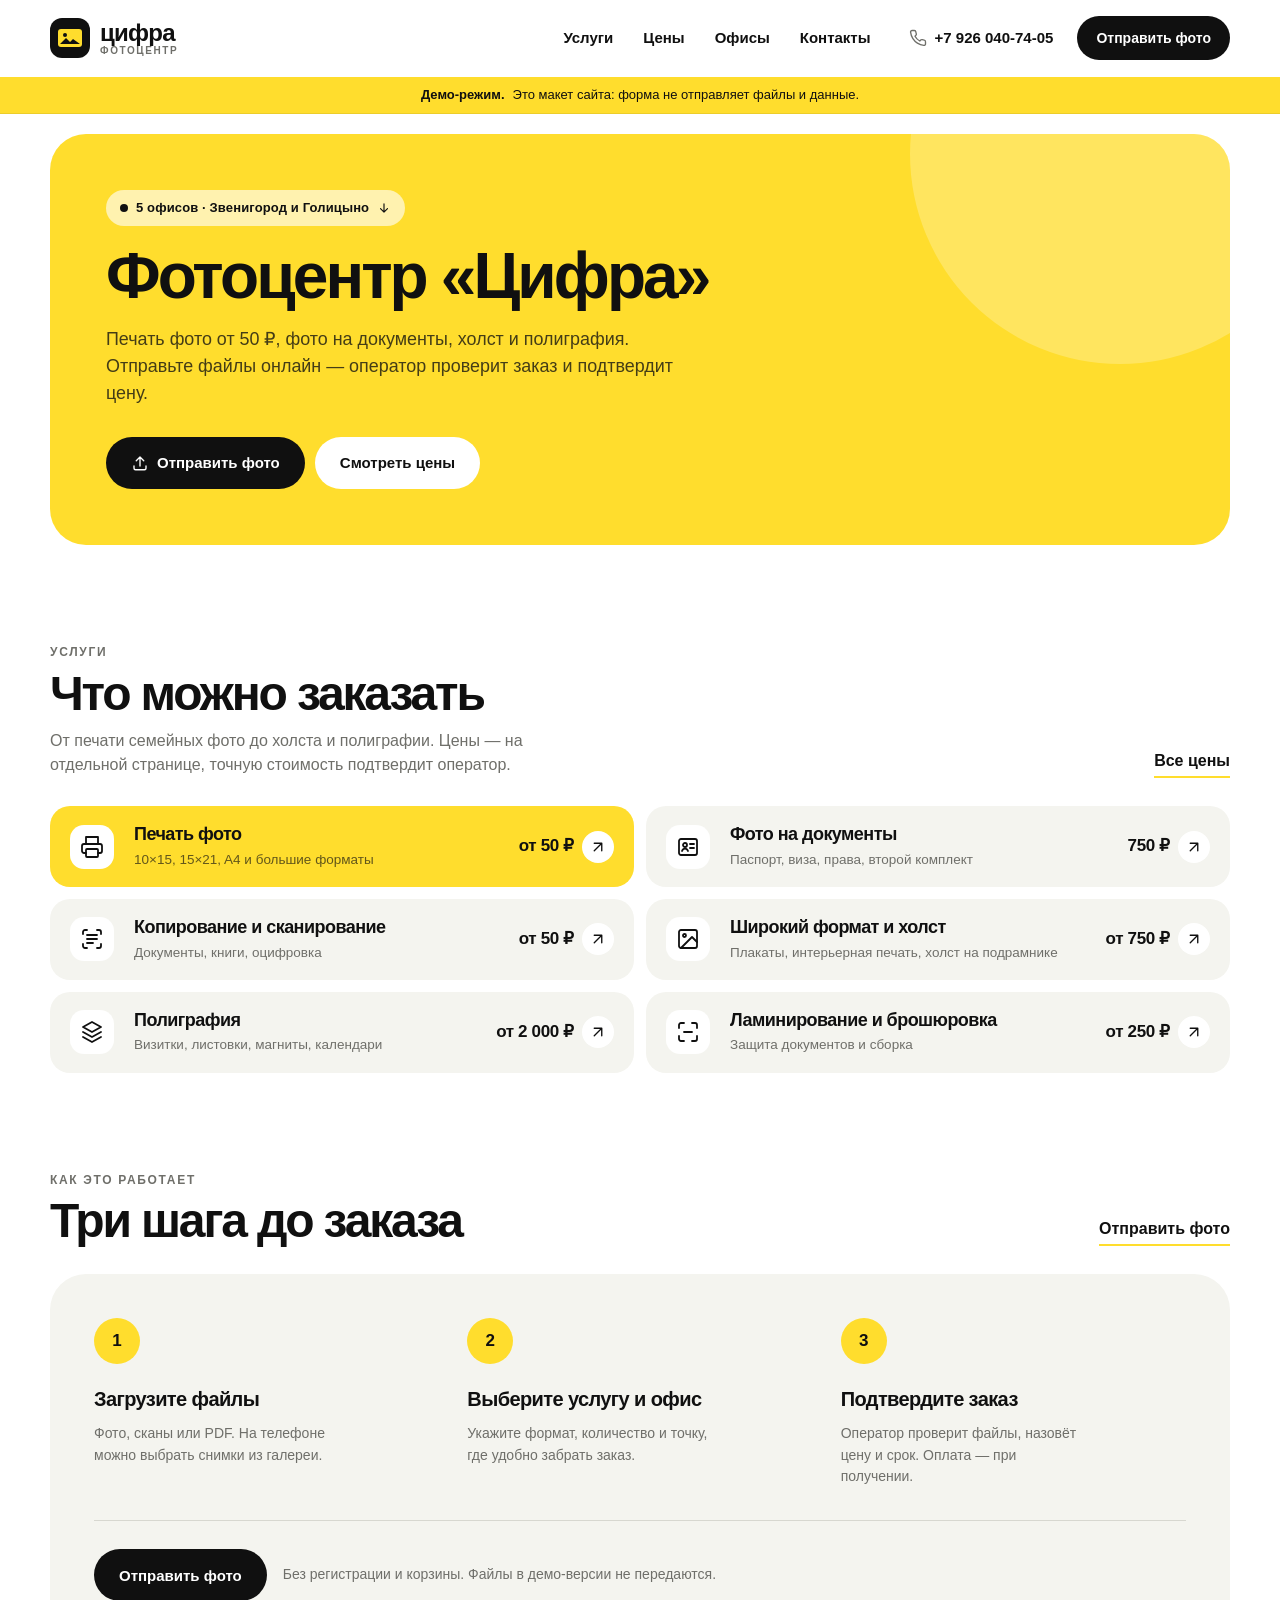
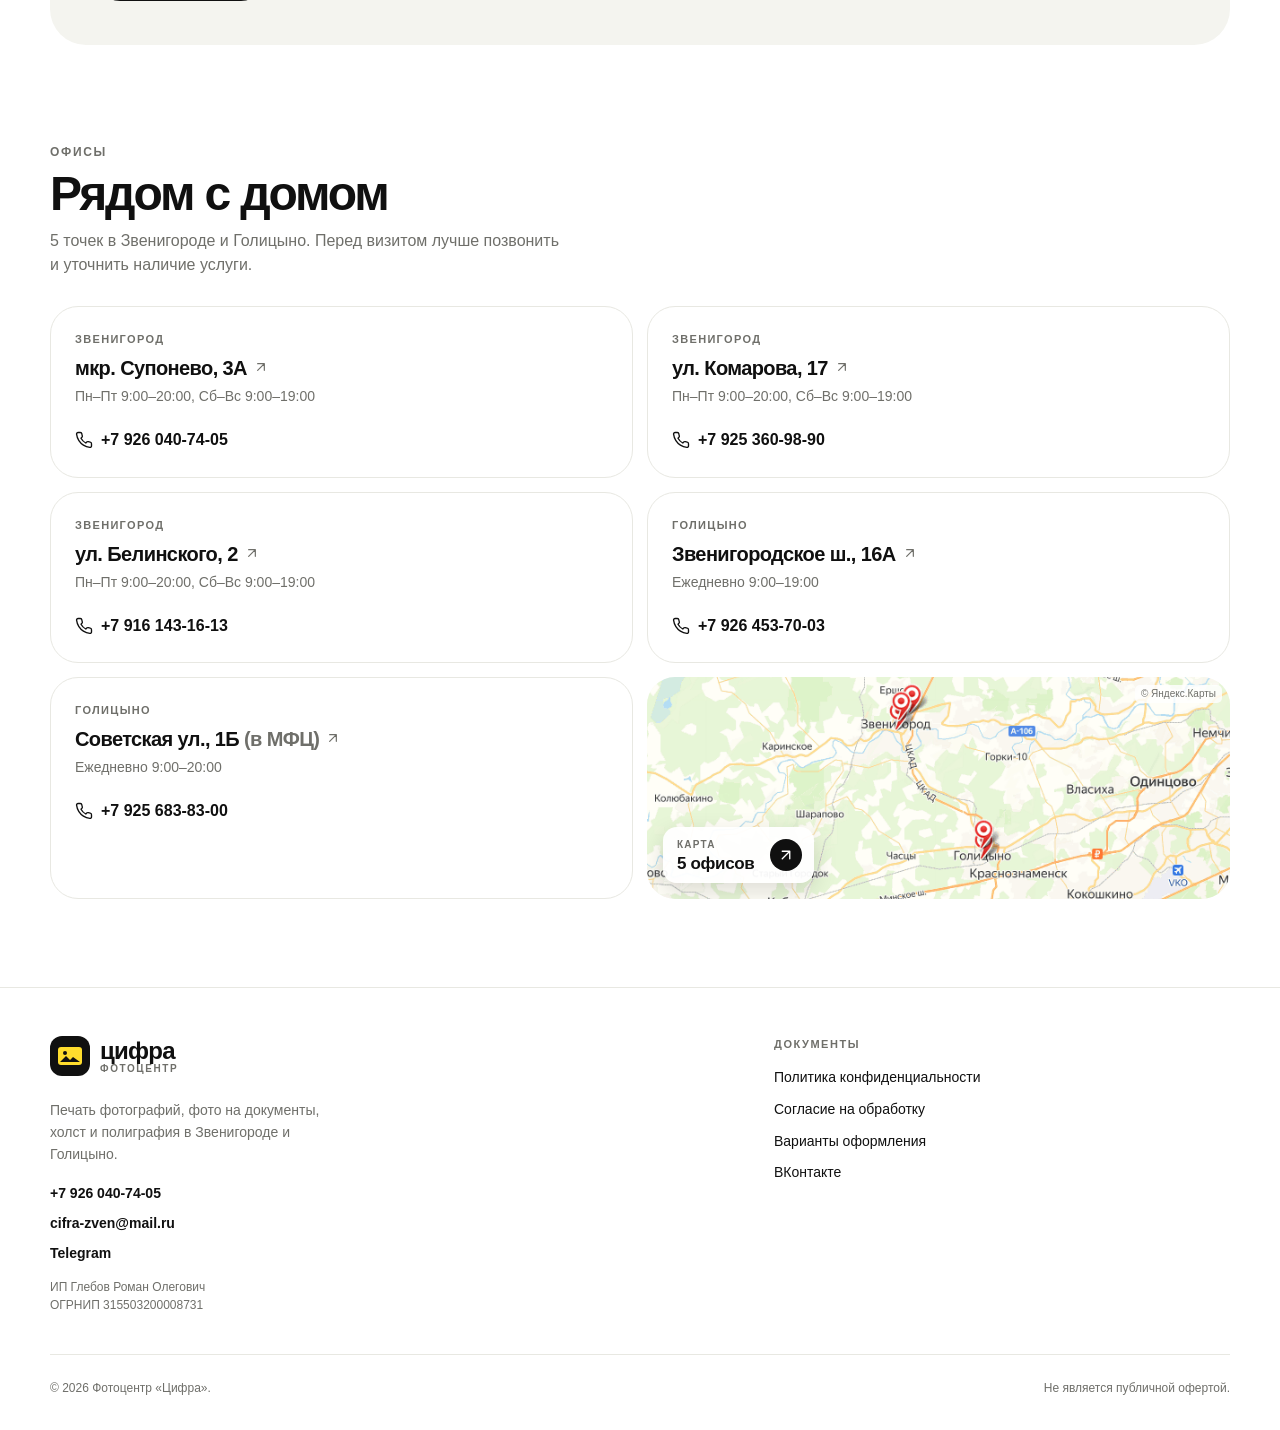
==== index.html @ dacbf537 "Демо-сайт фотосалона «Цифра»: site-v2, 404, GitHub Pages" ====
<!doctype html>
<html lang="ru">
<head>
<meta charset="utf-8">
<meta name="viewport" content="width=device-width, initial-scale=1">
<title>Фотоцентр «Цифра» — печать фото в Звенигороде и Голицыно</title>
<meta name="description" content="Печать фотографий, фото на документы, холст и полиграфия. 5 офисов в Звенигороде и Голицыно. Отправьте фото онлайн — оператор подтвердит цену и срок.">
<meta name="robots" content="noindex, nofollow">
<meta name="theme-color" content="#ffffff">
<link rel="icon" href="assets/img/favicon.svg" type="image/svg+xml">
<link rel="stylesheet" href="assets/css/styles.css">
<meta property="og:type" content="website">
<meta property="og:locale" content="ru_RU">
<meta property="og:site_name" content="Фотоцентр «Цифра»">
<meta property="og:title" content="Фотоцентр «Цифра» — печать фото в Звенигороде и Голицыно">
<meta property="og:description" content="Отправьте фото онлайн, выберите офис — мы подтвердим цену и срок. Демо-макет второго варианта сайта.">
</head>
<body data-page="home">
<a class="skip-link" href="#main">К содержанию</a>

<svg aria-hidden="true" focusable="false" style="position:absolute;width:0;height:0;overflow:hidden">
  <symbol id="i-phone" viewBox="0 0 24 24" fill="none" stroke="currentColor" stroke-width="1.8" stroke-linecap="round" stroke-linejoin="round">
    <path d="M22 16.9v3a2 2 0 0 1-2.2 2 19.8 19.8 0 0 1-8.6-3.1 19.5 19.5 0 0 1-6-6A19.8 19.8 0 0 1 2.1 4.2 2 2 0 0 1 4.1 2h3a2 2 0 0 1 2 1.7c.1.9.3 1.8.6 2.6a2 2 0 0 1-.5 2.1L8 9.6a16 16 0 0 0 6.4 6.4l1.2-1.2a2 2 0 0 1 2.1-.5c.8.3 1.7.5 2.6.6a2 2 0 0 1 1.7 2Z"/>
  </symbol>
  <symbol id="i-arrow" viewBox="0 0 24 24" fill="none" stroke="currentColor" stroke-width="1.8" stroke-linecap="round" stroke-linejoin="round">
    <path d="M7 17 17 7M7 7h10v10"/>
  </symbol>
  <symbol id="i-print" viewBox="0 0 24 24" fill="none" stroke="currentColor" stroke-width="1.8" stroke-linecap="round" stroke-linejoin="round">
    <path d="M6 9V2h12v7M6 18H4a2 2 0 0 1-2-2v-5a2 2 0 0 1 2-2h16a2 2 0 0 1 2 2v5a2 2 0 0 1-2 2h-2"/>
    <rect x="6" y="14" width="12" height="8" rx="1"/>
  </symbol>
  <symbol id="i-doc" viewBox="0 0 24 24" fill="none" stroke="currentColor" stroke-width="1.8" stroke-linecap="round" stroke-linejoin="round">
    <rect x="3" y="4" width="18" height="16" rx="2"/>
    <circle cx="9" cy="10" r="2"/>
    <path d="M6 16c.5-1.5 1.6-2.3 3-2.3s2.5.8 3 2.3M14 9h4M14 13h4"/>
  </symbol>
  <symbol id="i-scan" viewBox="0 0 24 24" fill="none" stroke="currentColor" stroke-width="1.8" stroke-linecap="round" stroke-linejoin="round">
    <path d="M3 7V5a2 2 0 0 1 2-2h2M17 3h2a2 2 0 0 1 2 2v2M21 17v2a2 2 0 0 1-2 2h-2M7 21H5a2 2 0 0 1-2-2v-2"/>
    <path d="M7 8h10M7 12h10M7 16h6"/>
  </symbol>
  <symbol id="i-canvas" viewBox="0 0 24 24" fill="none" stroke="currentColor" stroke-width="1.8" stroke-linecap="round" stroke-linejoin="round">
    <rect x="3" y="3" width="18" height="18" rx="2"/>
    <circle cx="8.5" cy="8.5" r="1.5"/>
    <path d="m21 15-5-5L5 21"/>
  </symbol>
  <symbol id="i-layers" viewBox="0 0 24 24" fill="none" stroke="currentColor" stroke-width="1.8" stroke-linecap="round" stroke-linejoin="round">
    <path d="m12 2 9 5-9 5-9-5 9-5Z"/>
    <path d="m3 12 9 5 9-5M3 17l9 5 9-5"/>
  </symbol>
  <symbol id="i-wide" viewBox="0 0 24 24" fill="none" stroke="currentColor" stroke-width="1.8" stroke-linecap="round" stroke-linejoin="round">
    <path d="M8 3H5a2 2 0 0 0-2 2v3M16 3h3a2 2 0 0 1 2 2v3M21 16v3a2 2 0 0 1-2 2h-3M8 21H5a2 2 0 0 1-2-2v-3"/>
    <path d="M8 12h8"/>
  </symbol>
  <symbol id="i-upload" viewBox="0 0 24 24" fill="none" stroke="currentColor" stroke-width="1.8" stroke-linecap="round" stroke-linejoin="round">
    <path d="M12 16V4M7 9l5-5 5 5"/>
    <path d="M4 16v3a2 2 0 0 0 2 2h12a2 2 0 0 0 2-2v-3"/>
  </symbol>
  <symbol id="i-check" viewBox="0 0 24 24" fill="none" stroke="currentColor" stroke-width="2" stroke-linecap="round" stroke-linejoin="round">
    <path d="m4 12 5 5L20 6"/>
  </symbol>
  <symbol id="i-info" viewBox="0 0 24 24" fill="none" stroke="currentColor" stroke-width="1.8" stroke-linecap="round" stroke-linejoin="round">
    <circle cx="12" cy="12" r="9"/>
    <path d="M12 11v5M12 8h.01"/>
  </symbol>
</svg>

<header class="header">
  <div class="container header__inner">
    <a class="logo" href="index.html">
      <svg class="logo__mark" viewBox="0 0 40 40" aria-hidden="true">
        <rect width="40" height="40" rx="12" fill="#101010"/>
        <rect x="8" y="11" width="24" height="18" rx="3" fill="#FFDD2D"/>
        <circle cx="15" cy="17" r="2" fill="#101010"/>
        <path d="M10 26l6-6 4 4 3-3 7 5H10z" fill="#101010"/>
      </svg>
      <span class="logo__word"><strong>цифра</strong><span>фотоцентр</span></span>
    </a>

    <nav class="nav" id="site-nav" aria-label="Основная навигация">
      <a href="#uslugi">Услуги</a>
      <a href="tseny.html">Цены</a>
      <a href="#salony">Офисы</a>
      <a href="#contacts">Контакты</a>
      <div class="nav__mobile-actions">
        <a class="btn btn--dark btn--block" href="otpravit-foto.html">Отправить фото</a>
        <a class="btn btn--outline btn--block" href="tel:+79260407405">+7 926 040-74-05</a>
      </div>
    </nav>

    <a class="header__phone" href="tel:+79260407405">
      <svg width="18" height="18" aria-hidden="true"><use href="#i-phone"/></svg>
      +7 926 040-74-05
    </a>
    <a class="btn btn--dark btn--sm header__cta" href="otpravit-foto.html">Отправить фото</a>
    <button class="burger" type="button" aria-controls="site-nav" aria-expanded="false" aria-label="Открыть меню">
      <svg class="burger__open" width="22" height="22" viewBox="0 0 24 24" fill="none" stroke="currentColor" stroke-width="1.8" stroke-linecap="round" aria-hidden="true"><path d="M4 7h16M4 12h16M4 17h16"/></svg>
      <svg class="burger__close" width="22" height="22" viewBox="0 0 24 24" fill="none" stroke="currentColor" stroke-width="1.8" stroke-linecap="round" aria-hidden="true"><path d="M18 6 6 18M6 6l12 12"/></svg>
    </button>
  </div>
</header>

<div class="demo-banner">
  <div class="container demo-banner__inner">
    <strong>Демо-режим.</strong>
    <span>Это макет сайта: форма не отправляет файлы и данные.</span>
  </div>
</div>

<main id="main">
  <section class="hero">
    <div class="container">
      <div class="hero__panel">
        <div class="hero__content">
          <a class="hero__badge" href="#salony">
            5 офисов · Звенигород и Голицыно
            <svg width="14" height="14" viewBox="0 0 24 24" fill="none" stroke="currentColor" stroke-width="2" stroke-linecap="round" stroke-linejoin="round" aria-hidden="true">
              <path d="M12 5v14M6 13l6 6 6-6"/>
            </svg>
          </a>
          <h1>Фотоцентр «Цифра»</h1>
          <p class="hero__lead">Печать фото от 50 ₽, фото на документы, холст и полиграфия. Отправьте файлы онлайн — оператор проверит заказ и подтвердит цену.</p>
          <div class="hero__actions">
            <a class="btn btn--dark" href="otpravit-foto.html">
              <svg width="18" height="18" aria-hidden="true"><use href="#i-upload"/></svg>
              Отправить фото
            </a>
            <a class="btn btn--light" href="tseny.html">Смотреть цены</a>
          </div>
        </div>
      </div>
    </div>
  </section>

  <section class="section" id="uslugi">
    <div class="container">
      <div class="section__head">
        <div>
          <p class="eyebrow">Услуги</p>
          <h2>Что можно заказать</h2>
          <p>От печати семейных фото до холста и полиграфии. Цены — на отдельной странице, точную стоимость подтвердит оператор.</p>
        </div>
        <a class="section__link" href="tseny.html">Все цены</a>
      </div>

      <div class="service-grid">
        <a class="service service--accent" href="tseny.html#pechat">
          <span class="service__icon"><svg width="24" height="24" aria-hidden="true"><use href="#i-print"/></svg></span>
          <h3>Печать фото</h3>
          <p>10×15, 15×21, A4 и большие форматы</p>
          <span class="service__bottom">
            <span class="service__price">от 50 ₽</span>
            <span class="service__arrow"><svg width="18" height="18" aria-hidden="true"><use href="#i-arrow"/></svg></span>
          </span>
        </a>

        <a class="service" href="tseny.html#dokumenty">
          <span class="service__icon"><svg width="24" height="24" aria-hidden="true"><use href="#i-doc"/></svg></span>
          <h3>Фото на документы</h3>
          <p>Паспорт, виза, права, второй комплект</p>
          <span class="service__bottom">
            <span class="service__price">750 ₽</span>
            <span class="service__arrow"><svg width="18" height="18" aria-hidden="true"><use href="#i-arrow"/></svg></span>
          </span>
        </a>

        <a class="service" href="tseny.html#kopirovanie">
          <span class="service__icon"><svg width="24" height="24" aria-hidden="true"><use href="#i-scan"/></svg></span>
          <h3>Копирование и сканирование</h3>
          <p>Документы, книги, оцифровка</p>
          <span class="service__bottom">
            <span class="service__price">от 50 ₽</span>
            <span class="service__arrow"><svg width="18" height="18" aria-hidden="true"><use href="#i-arrow"/></svg></span>
          </span>
        </a>

        <a class="service" href="tseny.html#holst">
          <span class="service__icon"><svg width="24" height="24" aria-hidden="true"><use href="#i-canvas"/></svg></span>
          <h3>Широкий формат и холст</h3>
          <p>Плакаты, интерьерная печать, холст на подрамнике</p>
          <span class="service__bottom">
            <span class="service__price">от 750 ₽</span>
            <span class="service__arrow"><svg width="18" height="18" aria-hidden="true"><use href="#i-arrow"/></svg></span>
          </span>
        </a>

        <a class="service" href="tseny.html#poligrafiya">
          <span class="service__icon"><svg width="24" height="24" aria-hidden="true"><use href="#i-layers"/></svg></span>
          <h3>Полиграфия</h3>
          <p>Визитки, листовки, магниты, календари</p>
          <span class="service__bottom">
            <span class="service__price">от 2 000 ₽</span>
            <span class="service__arrow"><svg width="18" height="18" aria-hidden="true"><use href="#i-arrow"/></svg></span>
          </span>
        </a>

        <a class="service" href="tseny.html#laminovanie">
          <span class="service__icon"><svg width="24" height="24" aria-hidden="true"><use href="#i-wide"/></svg></span>
          <h3>Ламинирование и брошюровка</h3>
          <p>Защита документов и сборка</p>
          <span class="service__bottom">
            <span class="service__price">от 250 ₽</span>
            <span class="service__arrow"><svg width="18" height="18" aria-hidden="true"><use href="#i-arrow"/></svg></span>
          </span>
        </a>
      </div>
    </div>
  </section>

  <section class="section">
    <div class="container">
      <div class="section__head">
        <div>
          <p class="eyebrow">Как это работает</p>
          <h2>Три шага до заказа</h2>
        </div>
        <a class="section__link" href="otpravit-foto.html">Отправить фото</a>
      </div>

      <div class="steps-wrap">
        <div class="steps">
          <div class="step">
            <span class="step__num">1</span>
            <h3>Загрузите файлы</h3>
            <p>Фото, сканы или PDF. На телефоне можно выбрать снимки из галереи.</p>
          </div>
          <div class="step">
            <span class="step__num">2</span>
            <h3>Выберите услугу и офис</h3>
            <p>Укажите формат, количество и точку, где удобно забрать заказ.</p>
          </div>
          <div class="step">
            <span class="step__num">3</span>
            <h3>Подтвердите заказ</h3>
            <p>Оператор проверит файлы, назовёт цену и срок. Оплата — при получении.</p>
          </div>
        </div>
        <div class="steps__bottom">
          <a class="btn btn--dark" href="otpravit-foto.html">Отправить фото</a>
          <p>Без регистрации и корзины. Файлы в демо-версии не передаются.</p>
        </div>
      </div>
    </div>
  </section>

  <section class="section" id="salony">
    <div class="container">
      <div class="section__head">
        <div>
          <p class="eyebrow">Офисы</p>
          <h2>Рядом с домом</h2>
          <p>5 точек в Звенигороде и Голицыно. Перед визитом лучше позвонить и уточнить наличие услуги.</p>
        </div>
      </div>

      <div class="branch-grid">
        <article class="branch-card">
          <p class="branch-card__city">Звенигород</p>
          <h3>
            <a class="branch-card__address" href="https://yandex.ru/maps/org/tsifra/152001789233/?ll=36.876848%2C55.745103&z=16" target="_blank" rel="noopener noreferrer">
              <span>мкр. Супонево, 3А</span>
              <svg class="branch-card__address-icon" width="16" height="16" aria-hidden="true"><use href="#i-arrow"/></svg>
              <span class="sr-only"> — открыть в Яндекс.Картах</span>
            </a>
          </h3>
          <p class="branch-card__meta">Пн–Пт 9:00–20:00, Сб–Вс 9:00–19:00</p>
          <div class="branch-card__footer">
            <a class="branch-card__phone" href="tel:+79260407405"><svg width="18" height="18" aria-hidden="true"><use href="#i-phone"/></svg> +7 926 040-74-05</a>
          </div>
        </article>

        <article class="branch-card">
          <p class="branch-card__city">Звенигород</p>
          <h3>
            <a class="branch-card__address" href="https://yandex.ru/maps/org/tsifra/77149279996/?ll=36.856160%2C55.730766&z=16.79" target="_blank" rel="noopener noreferrer">
              <span>ул. Комарова, 17</span>
              <svg class="branch-card__address-icon" width="16" height="16" aria-hidden="true"><use href="#i-arrow"/></svg>
              <span class="sr-only"> — открыть в Яндекс.Картах</span>
            </a>
          </h3>
          <p class="branch-card__meta">Пн–Пт 9:00–20:00, Сб–Вс 9:00–19:00</p>
          <div class="branch-card__footer">
            <a class="branch-card__phone" href="tel:+79253609890"><svg width="18" height="18" aria-hidden="true"><use href="#i-phone"/></svg> +7 925 360-98-90</a>
          </div>
        </article>

        <article class="branch-card">
          <p class="branch-card__city">Звенигород</p>
          <h3>
            <a class="branch-card__address" href="https://yandex.ru/maps/org/tsifra/25248241582/?ll=36.857674%2C55.739498&z=16.72" target="_blank" rel="noopener noreferrer">
              <span>ул. Белинского, 2</span>
              <svg class="branch-card__address-icon" width="16" height="16" aria-hidden="true"><use href="#i-arrow"/></svg>
              <span class="sr-only"> — открыть в Яндекс.Картах</span>
            </a>
          </h3>
          <p class="branch-card__meta">Пн–Пт 9:00–20:00, Сб–Вс 9:00–19:00</p>
          <div class="branch-card__footer">
            <a class="branch-card__phone" href="tel:+79161431613"><svg width="18" height="18" aria-hidden="true"><use href="#i-phone"/></svg> +7 916 143-16-13</a>
          </div>
        </article>

        <article class="branch-card">
          <p class="branch-card__city">Голицыно</p>
          <h3>
            <a class="branch-card__address" href="https://yandex.ru/maps/org/tsifra/50295731178/?ll=36.985969%2C55.619218&z=16" target="_blank" rel="noopener noreferrer">
              <span>Звенигородское ш., 16А</span>
              <svg class="branch-card__address-icon" width="16" height="16" aria-hidden="true"><use href="#i-arrow"/></svg>
              <span class="sr-only"> — открыть в Яндекс.Картах</span>
            </a>
          </h3>
          <p class="branch-card__meta">Ежедневно 9:00–19:00</p>
          <div class="branch-card__footer">
            <a class="branch-card__phone" href="tel:+79264537003"><svg width="18" height="18" aria-hidden="true"><use href="#i-phone"/></svg> +7 926 453-70-03</a>
          </div>
        </article>

        <article class="branch-card">
          <p class="branch-card__city">Голицыно</p>
          <h3>
            <a class="branch-card__address" href="https://yandex.ru/maps/org/tsifra/145112737521/?ll=36.985844%2C55.628658&z=16" target="_blank" rel="noopener noreferrer">
              <span>Советская ул., 1Б <span class="branch-card__address-note">(в МФЦ)</span></span>
              <svg class="branch-card__address-icon" width="16" height="16" aria-hidden="true"><use href="#i-arrow"/></svg>
              <span class="sr-only"> — открыть в Яндекс.Картах</span>
            </a>
          </h3>
          <p class="branch-card__meta">Ежедневно 9:00–20:00</p>
          <div class="branch-card__footer">
            <a class="branch-card__phone" href="tel:+79256838300"><svg width="18" height="18" aria-hidden="true"><use href="#i-phone"/></svg> +7 925 683-83-00</a>
          </div>
        </article>

        <a class="branch-card branch-card--map" href="https://yandex.ru/maps/?ll=36.92%2C55.68&z=11&text=%D1%84%D0%BE%D1%82%D0%BE%D1%81%D0%B0%D0%BB%D0%BE%D0%BD%20%D0%A6%D0%B8%D1%84%D1%80%D0%B0%20%D0%97%D0%B2%D0%B5%D0%BD%D0%B8%D0%B3%D0%BE%D1%80%D0%BE%D0%B4%20%D0%93%D0%BE%D0%BB%D0%B8%D1%86%D1%8B%D0%BD%D0%BE" target="_blank" rel="noopener noreferrer">
          <img src="assets/img/salons-map.png" width="650" height="300" alt="Карта пяти офисов «Цифра» в Звенигороде и Голицыно" loading="lazy">
          <span class="branch-card__map-panel">
            <span>
              <span class="branch-card__map-label">Карта</span>
              <span class="branch-card__map-title">5 офисов</span>
            </span>
            <span class="branch-card__map-arrow">
              <svg width="18" height="18" aria-hidden="true"><use href="#i-arrow"/></svg>
            </span>
          </span>
          <span class="branch-card__map-credit">© Яндекс.Карты</span>
        </a>
      </div>
    </div>
  </section>
</main>

<footer class="footer" id="contacts">
  <div class="container">
    <div class="footer__grid">
      <div class="footer__brand">
        <a class="logo" href="index.html">
          <svg class="logo__mark" viewBox="0 0 40 40" aria-hidden="true">
            <rect width="40" height="40" rx="12" fill="#101010"/>
            <rect x="8" y="11" width="24" height="18" rx="3" fill="#FFDD2D"/>
            <circle cx="15" cy="17" r="2" fill="#101010"/>
            <path d="M10 26l6-6 4 4 3-3 7 5H10z" fill="#101010"/>
          </svg>
          <span class="logo__word"><strong>цифра</strong><span>фотоцентр</span></span>
        </a>
        <p>Печать фотографий, фото на документы, холст и полиграфия в Звенигороде и Голицыно.</p>
        <div class="footer__contacts">
          <a href="tel:+79260407405">+7 926 040-74-05</a>
          <a href="mailto:cifra-zven@mail.ru">cifra-zven@mail.ru</a>
          <a href="https://t.me/Cifra_zvenigoli" target="_blank" rel="noopener noreferrer">Telegram</a>
        </div>
        <p class="footer__requisites">ИП Глебов Роман Олегович<br>ОГРНИП 315503200008731</p>
      </div>

      <div>
        <p class="footer__title">Документы</p>
        <div class="footer__links">
          <a href="politika.html">Политика конфиденциальности</a>
          <a href="politika.html#soglasie">Согласие на обработку</a>
          <a href="stili.html">Варианты оформления</a>
          <a href="https://vk.com/cifra_zven" target="_blank" rel="noopener noreferrer">ВКонтакте</a>
        </div>
      </div>
    </div>

    <div class="footer__bottom">
      <p>© <span data-year>2026</span> Фотоцентр «Цифра».</p>
      <p>Не является публичной офертой.</p>
    </div>
  </div>
</footer>

<div class="mobile-bar" role="navigation" aria-label="Быстрые действия">
  <a class="btn btn--outline" href="tel:+79260407405">
    <svg width="17" height="17" aria-hidden="true"><use href="#i-phone"/></svg>
    Позвонить
  </a>
  <a class="btn btn--dark" href="otpravit-foto.html">
    <svg width="17" height="17" aria-hidden="true"><use href="#i-upload"/></svg>
    Отправить фото
  </a>
</div>

<script src="assets/js/app.js" defer></script>
</body>
</html>
---- assets/css/styles.css ----
/* =========================================================
   «Цифра» — вариант 2
   Светлый минималистичный стиль, мобильный первый экран
   ========================================================= */

:root {
  --yellow: #ffdd2d;
  --yellow-deep: #f2c800;
  --yellow-soft: #fff8d6;
  --ink: #101010;
  --ink-soft: #2b2b2b;
  --muted: #6f6f6a;
  --line: #e8e8e2;
  --line-strong: #d7d7d0;
  --surface: #f4f4ef;
  --surface-soft: #fafaf7;
  --blue: #1f3a5f;
  --blue-soft: #eef4fb;
  --white: #ffffff;
  --radius-xl: 36px;
  --radius-lg: 28px;
  --radius-md: 20px;
  --radius-sm: 14px;
  --container: 1180px;
  --shadow-soft: 0 18px 50px rgba(16, 16, 16, 0.08);
  --shadow-card: 0 8px 24px rgba(16, 16, 16, 0.06);
  --font: "Segoe UI Variable", "Segoe UI", -apple-system, BlinkMacSystemFont, "Helvetica Neue", Arial, sans-serif;
}

*,
*::before,
*::after {
  box-sizing: border-box;
}

html {
  -webkit-text-size-adjust: 100%;
  scroll-behavior: smooth;
}

body {
  margin: 0;
  background: var(--white);
  color: var(--ink);
  font-family: var(--font);
  font-size: 16px;
  line-height: 1.55;
  -webkit-font-smoothing: antialiased;
  text-rendering: optimizeLegibility;
}

body.menu-open {
  overflow: hidden;
}

img,
svg {
  display: block;
}

img {
  max-width: 100%;
  height: auto;
}

a {
  color: inherit;
  text-decoration: none;
}

button,
input,
select,
textarea {
  font: inherit;
  color: inherit;
}

button {
  cursor: pointer;
}

h1,
h2,
h3,
h4,
p,
ul,
ol,
figure {
  margin: 0;
}

ul,
ol {
  padding: 0;
  list-style: none;
}

[hidden] {
  display: none !important;
}

::selection {
  background: var(--yellow);
  color: var(--ink);
}

:focus-visible {
  outline: 3px solid var(--blue);
  outline-offset: 3px;
  border-radius: 6px;
}

.container {
  width: min(100% - 40px, var(--container));
  margin-inline: auto;
}

.sr-only {
  position: absolute !important;
  width: 1px;
  height: 1px;
  padding: 0;
  margin: -1px;
  overflow: hidden;
  clip: rect(0, 0, 0, 0);
  white-space: nowrap;
  border: 0;
}

.skip-link {
  position: fixed;
  left: 16px;
  top: -100px;
  z-index: 200;
  padding: 12px 18px;
  border-radius: 999px;
  background: var(--ink);
  color: var(--white);
  font-weight: 700;
  transition: top 0.2s ease;
}

.skip-link:focus {
  top: 16px;
}

/* ---------- Шапка ---------- */

.header {
  position: sticky;
  top: 0;
  z-index: 50;
  background: rgba(255, 255, 255, 0.94);
  border-bottom: 1px solid transparent;
  backdrop-filter: blur(14px);
  -webkit-backdrop-filter: blur(14px);
  transition: border-color 0.2s ease;
}

.header.is-scrolled {
  border-bottom-color: var(--line);
}

.demo-banner {
  background: var(--yellow);
  border-bottom: 1px solid rgba(16, 16, 16, 0.08);
  color: var(--ink);
}

.demo-banner__inner {
  display: flex;
  flex-wrap: wrap;
  align-items: center;
  justify-content: center;
  gap: 4px 8px;
  padding: 9px 0;
  font-size: 13px;
  line-height: 1.4;
  text-align: center;
}

.demo-banner strong {
  font-weight: 800;
}

.header__inner {
  display: flex;
  align-items: center;
  gap: 24px;
  min-height: 76px;
}

.logo {
  display: inline-flex;
  align-items: center;
  gap: 10px;
  flex: 0 0 auto;
  letter-spacing: -0.045em;
}

.logo__mark {
  width: 40px;
  height: 40px;
  flex: 0 0 auto;
}

.logo__word {
  display: flex;
  flex-direction: column;
  gap: 1px;
  line-height: 1;
}

.logo__word strong {
  font-size: 24px;
  font-weight: 800;
}

.logo__word span {
  font-size: 10px;
  font-weight: 600;
  letter-spacing: 0.16em;
  text-transform: uppercase;
  color: var(--muted);
}

.nav {
  display: flex;
  align-items: center;
  gap: 2px;
  margin-left: auto;
}

.nav a {
  padding: 10px 14px;
  border-radius: 999px;
  font-size: 15px;
  font-weight: 600;
  white-space: nowrap;
  transition: background 0.18s ease;
}

.nav > a:hover {
  background: var(--surface);
}

.nav > a[aria-current="page"] {
  background: var(--ink);
  color: var(--white);
}

.nav__mobile-actions {
  display: none;
}

.header__phone {
  display: inline-flex;
  align-items: center;
  gap: 8px;
  font-size: 15px;
  font-weight: 700;
  white-space: nowrap;
}

.header__phone svg {
  color: var(--muted);
}

.header__cta {
  flex: 0 0 auto;
}

.burger {
  display: none;
  width: 44px;
  height: 44px;
  align-items: center;
  justify-content: center;
  padding: 0;
  border: 0;
  border-radius: 50%;
  background: var(--surface);
  color: var(--ink);
  flex: 0 0 auto;
}

.burger:hover {
  background: var(--line);
}

.burger__close {
  display: none;
}

.burger[aria-expanded="true"] .burger__open {
  display: none;
}

.burger[aria-expanded="true"] .burger__close {
  display: block;
}

/* ---------- Кнопки ---------- */

.btn {
  display: inline-flex;
  align-items: center;
  justify-content: center;
  gap: 8px;
  min-height: 52px;
  padding: 0 24px;
  border: 1px solid transparent;
  border-radius: 999px;
  font-size: 15px;
  font-weight: 700;
  line-height: 1;
  text-align: center;
  white-space: nowrap;
  transition: transform 0.18s ease, background 0.18s ease, border-color 0.18s ease, color 0.18s ease;
}

.btn:hover {
  transform: translateY(-1px);
}

.btn:active {
  transform: translateY(0);
}

.btn svg {
  flex: 0 0 auto;
}

.btn--dark {
  background: var(--ink);
  color: var(--white);
}

.btn--dark:hover {
  background: var(--ink-soft);
}

.btn--accent {
  background: var(--yellow);
  color: var(--ink);
}

.btn--accent:hover {
  background: var(--yellow-deep);
}

.btn--light {
  background: var(--white);
  color: var(--ink);
}

.btn--light:hover {
  background: var(--surface-soft);
}

.btn--outline {
  border-color: var(--line-strong);
  background: transparent;
  color: var(--ink);
}

.btn--outline:hover {
  border-color: var(--ink);
}

.btn--sm {
  min-height: 44px;
  padding: 0 18px;
  font-size: 14px;
}

.btn--block {
  width: 100%;
}

/* ---------- Главный экран ---------- */

.hero {
  padding-top: 20px;
}

.hero__panel {
  position: relative;
  padding: clamp(28px, 4.5vw, 56px);
  overflow: hidden;
  border-radius: var(--radius-xl);
  background: var(--yellow);
}

.hero__panel::before {
  content: "";
  position: absolute;
  top: -190px;
  right: -100px;
  width: 420px;
  height: 420px;
  border-radius: 50%;
  background: rgba(255, 255, 255, 0.24);
  pointer-events: none;
}

.hero__content {
  position: relative;
  z-index: 1;
  max-width: 760px;
}

.hero__badge {
  display: inline-flex;
  align-items: center;
  gap: 8px;
  padding: 8px 14px;
  border-radius: 999px;
  background: rgba(255, 255, 255, 0.62);
  font-size: 13px;
  font-weight: 700;
  letter-spacing: 0.01em;
}

.hero__badge::before {
  content: "";
  width: 8px;
  height: 8px;
  border-radius: 50%;
  background: var(--ink);
}

a.hero__badge {
  cursor: pointer;
  transition: background 0.2s ease, transform 0.2s ease;
}

a.hero__badge:hover {
  background: rgba(255, 255, 255, 0.82);
}

a.hero__badge:active {
  transform: translateY(1px);
}

.hero__badge svg {
  flex: 0 0 auto;
}

.hero h1 {
  margin: 18px 0 18px;
  font-size: clamp(38px, 5.4vw, 64px);
  font-weight: 800;
  line-height: 1;
  letter-spacing: -0.045em;
}

.hero__lead {
  max-width: 58ch;
  font-size: clamp(16px, 1.4vw, 19px);
  line-height: 1.5;
  color: rgba(16, 16, 16, 0.78);
}

.hero__actions {
  display: flex;
  flex-wrap: wrap;
  gap: 10px;
  margin-top: 30px;
}

/* ---------- Секции ---------- */

.section {
  padding-top: clamp(48px, 7vw, 88px);
}

.section[id] {
  scroll-margin-top: 88px;
}

.section--tight {
  padding-top: clamp(36px, 5vw, 56px);
}

.section__head {
  display: flex;
  align-items: flex-end;
  justify-content: space-between;
  gap: 24px;
  margin-bottom: 28px;
}

.eyebrow {
  font-size: 12px;
  font-weight: 700;
  letter-spacing: 0.14em;
  text-transform: uppercase;
  color: var(--muted);
}

.section__head h2,
.section__head h1 {
  margin-top: 8px;
  font-size: clamp(30px, 4vw, 48px);
  font-weight: 800;
  line-height: 1.02;
  letter-spacing: -0.045em;
}

.section__head p {
  max-width: 58ch;
  margin-top: 10px;
  color: var(--muted);
}

.section__link {
  flex: 0 0 auto;
  padding-bottom: 2px;
  border-bottom: 2px solid var(--yellow);
  font-weight: 700;
  white-space: nowrap;
}

.section__link:hover {
  border-bottom-color: var(--ink);
}

/* ---------- Услуги ---------- */

.service-grid {
  display: grid;
  grid-template-columns: repeat(2, minmax(0, 1fr));
  gap: 12px;
}

.service {
  display: grid;
  grid-template-columns: 48px minmax(0, 1fr) auto;
  grid-template-rows: auto auto;
  align-items: center;
  gap: 2px 16px;
  min-height: 0;
  padding: 18px 20px;
  border-radius: var(--radius-md);
  background: var(--surface);
  transition: transform 0.2s ease, background 0.2s ease;
}

.service:hover {
  transform: translateY(-2px);
  background: #eeeee8;
}

.service--accent {
  background: var(--yellow);
}

.service--accent:hover {
  background: var(--yellow-deep);
}

.service__icon {
  grid-column: 1;
  grid-row: 1 / 3;
  display: grid;
  place-items: center;
  width: 44px;
  height: 44px;
  margin-bottom: 0;
  border-radius: 14px;
  background: var(--white);
  color: var(--ink);
}

.service h3 {
  grid-column: 2;
  grid-row: 1;
  font-size: 18px;
  font-weight: 800;
  line-height: 1.2;
  letter-spacing: -0.03em;
}

.service p {
  grid-column: 2;
  grid-row: 2;
  margin-top: 3px;
  font-size: 13.5px;
  line-height: 1.35;
  color: var(--muted);
}

.service--accent p {
  color: rgba(16, 16, 16, 0.66);
}

.service__bottom {
  grid-column: 3;
  grid-row: 1 / 3;
  display: flex;
  align-items: center;
  justify-content: flex-end;
  gap: 8px;
  align-self: center;
  margin-top: 0;
  padding-top: 0;
}

.service__price {
  font-size: 17px;
  font-weight: 800;
  letter-spacing: -0.02em;
  white-space: nowrap;
}

.service__arrow {
  display: grid;
  place-items: center;
  width: 32px;
  height: 32px;
  flex: 0 0 auto;
  border-radius: 50%;
  background: var(--white);
  transition: transform 0.2s ease;
}

.service:hover .service__arrow {
  transform: translateX(2px);
}

/* ---------- Как отправить ---------- */

.steps-wrap {
  padding: clamp(24px, 4vw, 44px);
  border-radius: var(--radius-xl);
  background: var(--surface);
}

.steps {
  display: grid;
  grid-template-columns: repeat(3, 1fr);
  gap: 28px;
}

.step__num {
  display: grid;
  place-items: center;
  width: 46px;
  height: 46px;
  margin-bottom: 20px;
  border-radius: 50%;
  background: var(--yellow);
  font-size: 17px;
  font-weight: 800;
}

.step h3 {
  font-size: 20px;
  font-weight: 800;
  letter-spacing: -0.03em;
}

.step p {
  max-width: 32ch;
  margin-top: 8px;
  font-size: 14px;
  color: var(--muted);
}

.steps__bottom {
  display: flex;
  flex-wrap: wrap;
  align-items: center;
  gap: 16px;
  margin-top: 32px;
  padding-top: 28px;
  border-top: 1px solid var(--line-strong);
}

.steps__bottom p {
  font-size: 14px;
  color: var(--muted);
}

/* ---------- Офисы ---------- */

.branch-grid {
  display: grid;
  grid-template-columns: repeat(2, 1fr);
  gap: 14px;
}

.branch-card {
  display: flex;
  flex-direction: column;
  padding: 24px;
  border: 1px solid var(--line);
  border-radius: var(--radius-lg);
  background: var(--white);
  transition: background 0.2s ease, border-color 0.2s ease;
}

.branch-card:hover {
  border-color: var(--line-strong);
  background: var(--surface-soft);
}

.branch-card__city {
  font-size: 11px;
  font-weight: 700;
  letter-spacing: 0.12em;
  text-transform: uppercase;
  color: var(--muted);
}

.branch-card h3 {
  margin-top: 8px;
  font-size: 20px;
  font-weight: 800;
  line-height: 1.2;
  letter-spacing: -0.03em;
}

.branch-card__meta {
  margin-top: 6px;
  font-size: 14px;
  color: var(--muted);
}

.branch-card__address {
  display: inline-flex;
  align-items: flex-start;
  gap: 6px;
}

.branch-card__address:hover {
  text-decoration: underline;
  text-underline-offset: 3px;
}

.branch-card__address-icon {
  flex: 0 0 auto;
  margin-top: 3px;
  color: var(--muted);
  transition: color 0.2s ease;
}

.branch-card__address:hover .branch-card__address-icon {
  color: var(--ink);
}

.branch-card__address-note {
  font-weight: 600;
  color: var(--muted);
}

.branch-card__footer {
  display: flex;
  flex-wrap: wrap;
  align-items: center;
  justify-content: space-between;
  gap: 12px;
  margin-top: 20px;
}

.branch-card__phone {
  display: inline-flex;
  align-items: center;
  gap: 8px;
  font-weight: 700;
}

.branch-card__phone:hover {
  text-decoration: underline;
  text-underline-offset: 3px;
}

.branch-card--map {
  position: relative;
  display: block;
  min-height: 222px;
  padding: 0;
  overflow: hidden;
  border: 0;
  background: var(--surface-soft);
}

.branch-card--map:hover {
  border: 0;
  background: var(--surface-soft);
}

.branch-card--map img {
  position: absolute;
  inset: 0;
  width: 100%;
  height: 100%;
  object-fit: cover;
  transition: transform 0.35s ease;
}

.branch-card--map:hover img {
  transform: scale(1.025);
}

.branch-card__map-panel {
  position: absolute;
  left: 16px;
  bottom: 16px;
  display: flex;
  align-items: center;
  gap: 16px;
  padding: 10px 12px 10px 14px;
  border-radius: 14px;
  background: rgba(255, 255, 255, 0.94);
  box-shadow: 0 8px 24px rgba(16, 16, 16, 0.14);
}

.branch-card__map-label {
  display: block;
  font-size: 10px;
  font-weight: 700;
  letter-spacing: 0.12em;
  text-transform: uppercase;
  color: var(--muted);
}

.branch-card__map-title {
  display: block;
  margin-top: 2px;
  font-size: 17px;
  font-weight: 800;
  line-height: 1.1;
  letter-spacing: -0.02em;
}

.branch-card__map-arrow {
  display: flex;
  align-items: center;
  justify-content: center;
  width: 32px;
  height: 32px;
  flex: 0 0 auto;
  border-radius: 50%;
  background: var(--ink);
  color: var(--white);
}

.branch-card__map-credit {
  position: absolute;
  top: 8px;
  right: 8px;
  padding: 3px 6px;
  border-radius: 5px;
  background: rgba(255, 255, 255, 0.82);
  font-size: 10px;
  line-height: 1.2;
  color: var(--muted);
}

/* ---------- Подвал ---------- */

.footer {
  margin-top: clamp(48px, 7vw, 88px);
  padding: 48px 0 32px;
  border-top: 1px solid var(--line);
  scroll-margin-top: 80px;
}

.footer__grid {
  display: grid;
  grid-template-columns: 1.5fr 1fr;
  gap: 40px;
}

.footer__brand p {
  max-width: 36ch;
  margin-top: 16px;
  font-size: 14px;
  color: var(--muted);
}

.footer__brand .footer__requisites {
  margin-top: 14px;
  font-size: 12px;
  line-height: 1.5;
  color: var(--muted);
}

.footer__contacts {
  display: flex;
  flex-direction: column;
  gap: 8px;
  margin-top: 18px;
  font-size: 14px;
}

.footer__contacts a {
  font-weight: 600;
}

.footer__contacts a:hover {
  text-decoration: underline;
  text-underline-offset: 3px;
}

.footer__title {
  margin-bottom: 14px;
  font-size: 11px;
  font-weight: 700;
  letter-spacing: 0.14em;
  text-transform: uppercase;
  color: var(--muted);
}

.footer__links {
  display: flex;
  flex-direction: column;
  gap: 10px;
  font-size: 14px;
}

.footer__links a:hover {
  text-decoration: underline;
  text-underline-offset: 3px;
}

.footer__bottom {
  display: flex;
  flex-wrap: wrap;
  justify-content: space-between;
  gap: 12px;
  margin-top: 40px;
  padding-top: 24px;
  border-top: 1px solid var(--line);
  font-size: 12px;
  color: var(--muted);
}

.footer__bottom p {
  max-width: 70ch;
}

/* ---------- Внутренние страницы ---------- */

.page-hero {
  padding: clamp(40px, 6vw, 72px) 0 clamp(28px, 4vw, 44px);
}

.breadcrumbs {
  display: flex;
  flex-wrap: wrap;
  align-items: center;
  gap: 8px;
  margin-bottom: 22px;
  font-size: 13px;
  color: var(--muted);
}

.breadcrumbs a:hover {
  color: var(--ink);
  text-decoration: underline;
  text-underline-offset: 3px;
}

.page-hero h1 {
  max-width: 20ch;
  font-size: clamp(38px, 5.5vw, 64px);
  font-weight: 800;
  line-height: 1;
  letter-spacing: -0.05em;
}

.page-hero__lead {
  max-width: 62ch;
  margin-top: 18px;
  font-size: clamp(16px, 1.4vw, 18px);
  color: var(--muted);
}

.page-hero__badges {
  display: flex;
  flex-wrap: wrap;
  gap: 8px;
  margin-top: 22px;
}

.badge {
  display: inline-flex;
  align-items: center;
  gap: 7px;
  padding: 8px 13px;
  border-radius: 999px;
  background: var(--surface);
  font-size: 12px;
  font-weight: 700;
}

.badge--yellow {
  background: var(--yellow);
}

.badge--blue {
  background: var(--blue-soft);
  color: var(--blue);
}

/* ---------- Прейскурант ---------- */

.price-nav {
  position: sticky;
  top: 76px;
  z-index: 30;
  background: rgba(255, 255, 255, 0.94);
  border-bottom: 1px solid var(--line);
  backdrop-filter: blur(14px);
  -webkit-backdrop-filter: blur(14px);
}

.price-nav__inner {
  display: flex;
  gap: 8px;
  padding: 12px 0;
  overflow-x: auto;
  scrollbar-width: none;
}

.price-nav__inner::-webkit-scrollbar {
  display: none;
}

.price-nav a {
  flex: 0 0 auto;
  padding: 10px 16px;
  border: 1px solid var(--line);
  border-radius: 999px;
  font-size: 14px;
  font-weight: 600;
  white-space: nowrap;
  transition: border-color 0.18s ease, background 0.18s ease;
}

.price-nav a:hover {
  border-color: var(--ink);
  background: var(--surface-soft);
}

.price-note {
  display: flex;
  align-items: flex-start;
  gap: 12px;
  padding: 16px 18px;
  border-radius: 18px;
  background: var(--blue-soft);
  color: var(--blue);
  font-size: 14px;
}

.price-note svg {
  flex: 0 0 auto;
  margin-top: 2px;
}

.price-groups {
  display: grid;
  grid-template-columns: repeat(3, minmax(0, 1fr));
  gap: 30px 24px;
  align-items: start;
  padding-top: 28px;
}

.price-group {
  min-width: 0;
  padding-top: 0;
  scroll-margin-top: 150px;
}

.price-group--wide {
  grid-column: span 2;
}

.price-group__head {
  display: block;
  margin-bottom: 12px;
}

.price-group__head h2 {
  font-size: 21px;
  font-weight: 800;
  line-height: 1.2;
  letter-spacing: -0.03em;
}

.price-group__head span {
  display: block;
  margin-top: 4px;
  font-size: 12px;
  line-height: 1.4;
  color: var(--muted);
}

.price-table {
  width: 100%;
  border-collapse: separate;
  border-spacing: 0;
  border: 1px solid var(--line);
  border-radius: var(--radius-lg);
  background: var(--white);
  overflow: hidden;
}

.price-table caption {
  position: absolute;
  width: 1px;
  height: 1px;
  margin: -1px;
  overflow: hidden;
  clip: rect(0, 0, 0, 0);
  white-space: nowrap;
}

.price-table th,
.price-table td {
  padding: 13px 16px;
  font-size: 14px;
  text-align: left;
  vertical-align: top;
  border-top: 1px solid var(--line);
}

.price-table thead th {
  border-top: 0;
  background: var(--surface-soft);
  font-size: 10px;
  font-weight: 700;
  letter-spacing: 0.09em;
  text-transform: uppercase;
  color: var(--muted);
}

.price-table thead th:last-child {
  text-align: right;
}

.price-table tbody th {
  font-weight: 600;
}

.price-table td.price {
  text-align: right;
  font-weight: 800;
  white-space: nowrap;
  font-variant-numeric: tabular-nums;
}

.price-table td.price--negotiable {
  color: var(--muted);
  font-weight: 700;
}

.price-table td.price--empty {
  color: var(--line-strong);
}

.price-table--matrix {
  table-layout: fixed;
}

.price-table--matrix th,
.price-table--matrix td {
  padding: 10px 8px;
  font-size: 13px;
}

.price-table--matrix thead th {
  font-size: 9px;
  letter-spacing: 0.05em;
}

.price-table--matrix td.price {
  font-size: 13px;
}

.price-table--matrix th:first-child {
  width: 27%;
}

.price-table small {
  display: block;
  margin-top: 3px;
  font-size: 11px;
  line-height: 1.35;
  font-weight: 400;
  color: var(--muted);
}

.price-table tbody tr:hover {
  background: var(--surface-soft);
}

.price-bottom {
  display: flex;
  flex-wrap: wrap;
  align-items: center;
  justify-content: space-between;
  gap: 20px;
  margin-top: 40px;
  padding: 28px;
  border-radius: var(--radius-lg);
  background: var(--surface);
}

.price-bottom p {
  max-width: 48ch;
  font-size: 14px;
  color: var(--muted);
}

.price-bottom__actions {
  display: flex;
  flex-wrap: wrap;
  gap: 10px;
}

/* ---------- Отправка фото ---------- */

.upload-layout {
  display: grid;
  grid-template-columns: minmax(0, 1fr) 340px;
  gap: 24px;
  align-items: start;
  padding-bottom: clamp(40px, 6vw, 72px);
}

.form-card {
  min-width: 0;
  padding: clamp(20px, 3vw, 36px);
  border: 1px solid var(--line);
  border-radius: var(--radius-lg);
  background: var(--white);
}

.form-section + .form-section {
  margin-top: 30px;
  padding-top: 30px;
  border-top: 1px solid var(--line);
}

.form-section__head {
  display: flex;
  align-items: baseline;
  gap: 10px;
  margin-bottom: 18px;
}

.form-section__head h2 {
  font-size: 22px;
  font-weight: 800;
  letter-spacing: -0.035em;
}

.form-section__head span {
  font-size: 13px;
  color: var(--muted);
}

.field-grid {
  display: grid;
  grid-template-columns: repeat(2, minmax(0, 1fr));
  gap: 16px;
}

.field-grid--three {
  grid-template-columns: repeat(3, minmax(0, 1fr));
}

.field {
  display: flex;
  flex-direction: column;
  gap: 7px;
  min-width: 0;
}

.field--full {
  grid-column: 1 / -1;
}

.field > label,
.field__label {
  font-size: 14px;
  font-weight: 600;
}

.req {
  color: #a33a2b;
}

.field input,
.field select,
.field textarea {
  width: 100%;
  min-height: 52px;
  padding: 0 16px;
  border: 1px solid var(--line-strong);
  border-radius: var(--radius-sm);
  background: var(--surface-soft);
  font-size: 15px;
  transition: border-color 0.18s ease, box-shadow 0.18s ease, background 0.18s ease;
}

.field textarea {
  min-height: 112px;
  padding: 14px 16px;
  resize: vertical;
}

.field input::placeholder,
.field textarea::placeholder {
  color: #9b9b94;
}

.field input:hover,
.field select:hover,
.field textarea:hover {
  border-color: #bdbdb5;
}

.field input:focus,
.field select:focus,
.field textarea:focus {
  outline: 0;
  border-color: var(--ink);
  background: var(--white);
  box-shadow: 0 0 0 3px rgba(255, 221, 45, 0.45);
}

.field__hint {
  font-size: 12px;
  color: var(--muted);
}

.field__error {
  font-size: 13px;
  font-weight: 600;
  color: #b3261e;
}

.field.is-invalid input,
.field.is-invalid select,
.field.is-invalid textarea {
  border-color: #b3261e;
  background: #fff7f6;
}

/* Загрузка файлов */

.dropzone {
  position: relative;
  display: block;
  cursor: pointer;
  padding: clamp(22px, 4vw, 36px);
  border: 2px dashed var(--line-strong);
  border-radius: var(--radius-md);
  background: var(--surface-soft);
  text-align: center;
  transition: border-color 0.18s ease, background 0.18s ease;
}

.dropzone:hover,
.dropzone.is-dragover {
  border-color: var(--ink);
  background: #fffdf0;
}

.dropzone:focus-within {
  outline: 3px solid var(--blue);
  outline-offset: 3px;
}

.dropzone label {
  display: block;
  cursor: pointer;
}

.dropzone__input {
  position: absolute;
  width: 1px;
  height: 1px;
  padding: 0;
  margin: -1px;
  overflow: hidden;
  clip: rect(0, 0, 0, 0);
  white-space: nowrap;
  border: 0;
}

.dropzone__icon {
  display: grid;
  place-items: center;
  width: 54px;
  height: 54px;
  margin: 0 auto 14px;
  border-radius: 16px;
  background: var(--yellow);
  color: var(--ink);
}

.dropzone__title {
  display: block;
  font-size: 18px;
  font-weight: 800;
  letter-spacing: -0.02em;
}

.dropzone__hint {
  display: block;
  max-width: 42ch;
  margin: 6px auto 0;
  font-size: 13px;
  color: var(--muted);
}

.dropzone__button {
  margin-top: 16px;
  pointer-events: none;
}

.file-list {
  display: flex;
  flex-direction: column;
  gap: 8px;
  min-width: 0;
  margin-top: 14px;
}

.file-item {
  display: flex;
  align-items: center;
  gap: 12px;
  min-width: 0;
  max-width: 100%;
  padding: 10px 12px;
  overflow: hidden;
  border-radius: var(--radius-sm);
  background: var(--surface);
}

.file-item__icon {
  display: grid;
  place-items: center;
  width: 38px;
  height: 38px;
  flex: 0 0 auto;
  border-radius: 10px;
  background: var(--white);
  color: var(--muted);
}

.file-item__info {
  min-width: 0;
  flex: 1 1 auto;
  overflow: hidden;
}

.file-item__name {
  display: -webkit-box;
  max-width: 100%;
  overflow: hidden;
  overflow-wrap: anywhere;
  word-break: break-word;
  font-size: 14px;
  font-weight: 600;
  line-height: 1.35;
  -webkit-box-orient: vertical;
  -webkit-line-clamp: 2;
  line-clamp: 2;
}

.file-item__size {
  font-size: 12px;
  color: var(--muted);
}

.file-item__remove {
  display: grid;
  place-items: center;
  width: 36px;
  height: 36px;
  flex: 0 0 auto;
  padding: 0;
  border: 0;
  border-radius: 50%;
  background: transparent;
  color: var(--muted);
}

.file-item__remove:hover {
  background: var(--white);
  color: #b3261e;
}

.file-summary {
  margin-top: 10px;
  font-size: 12px;
  color: var(--muted);
}

.upload-note {
  margin-bottom: 20px;
}

.order-history {
  margin-bottom: 20px;
  padding: clamp(18px, 3vw, 28px);
  border: 1px solid var(--line);
  border-radius: var(--radius-lg);
  background: var(--white);
}

.order-history__head {
  display: flex;
  flex-wrap: wrap;
  align-items: flex-start;
  justify-content: space-between;
  gap: 10px 16px;
}

.order-history h2 {
  margin-top: 4px;
  font-size: clamp(22px, 3vw, 28px);
  font-weight: 800;
  letter-spacing: -0.035em;
}

.order-history__hint {
  margin-top: 6px;
  color: var(--muted);
  font-size: 13px;
}

.order-history__clear {
  flex: 0 0 auto;
  padding: 0;
  border: 0;
  background: none;
  color: var(--muted);
  font-size: 13px;
  text-decoration: underline;
  text-underline-offset: 3px;
  cursor: pointer;
}

.order-history__clear:hover {
  color: var(--ink);
}

.order-history__list {
  display: grid;
  gap: 10px;
  margin-top: 18px;
}

.order-card {
  padding: 14px 16px;
  border: 1px solid var(--line);
  border-radius: var(--radius-sm);
  background: var(--surface-soft);
}

.order-card__top {
  display: flex;
  flex-wrap: wrap;
  align-items: flex-start;
  justify-content: space-between;
  gap: 8px 16px;
}

.order-card__title {
  display: flex;
  flex-wrap: wrap;
  align-items: center;
  gap: 8px;
  min-width: 0;
  font-size: 15px;
  font-weight: 800;
  letter-spacing: -0.02em;
}

.order-card__title strong {
  overflow-wrap: anywhere;
}

.order-card__badge {
  flex: 0 0 auto;
  padding: 3px 8px;
  border-radius: 999px;
  background: var(--yellow);
  color: var(--ink);
  font-size: 10px;
  font-weight: 800;
  letter-spacing: 0.06em;
  text-transform: uppercase;
}

.order-card__date {
  flex: 0 0 auto;
  color: var(--muted);
  font-size: 12px;
}

.order-card__meta {
  display: flex;
  flex-wrap: wrap;
  gap: 6px 16px;
  margin-top: 9px;
  color: var(--muted);
  font-size: 13px;
  line-height: 1.4;
}

.order-card__meta strong {
  color: var(--ink);
  font-weight: 600;
}

.consent {
  display: flex;
  align-items: flex-start;
  gap: 10px;
  font-size: 13px;
  line-height: 1.5;
  color: var(--muted);
}

.consent input {
  width: 20px;
  height: 20px;
  margin: 1px 0 0;
  flex: 0 0 auto;
  accent-color: var(--ink);
}

.consent a {
  color: var(--ink);
  text-decoration: underline;
  text-underline-offset: 2px;
}

.form-submit {
  display: flex;
  flex-wrap: wrap;
  align-items: center;
  gap: 14px;
  margin-top: 18px;
}

.form-submit .btn {
  min-width: 210px;
}

.form-submit__note {
  max-width: 34ch;
  font-size: 12px;
  color: var(--muted);
}

.form-error {
  margin-top: 16px;
  padding: 12px 14px;
  border-radius: 12px;
  background: #fff1ef;
  color: #8f1f17;
  font-size: 13px;
  font-weight: 600;
}

/* Помощь сбоку */

.help-card {
  padding: 26px;
  border-radius: var(--radius-lg);
  background: var(--surface);
}

.help-card + .help-card {
  margin-top: 14px;
}

.help-card--yellow {
  background: var(--yellow);
}

.help-card h2 {
  font-size: 20px;
  font-weight: 800;
  letter-spacing: -0.03em;
}

.help-card p {
  margin-top: 8px;
  font-size: 14px;
  color: var(--muted);
}

.help-card--yellow p {
  color: rgba(16, 16, 16, 0.68);
}

.help-list {
  display: flex;
  flex-direction: column;
  gap: 12px;
  margin-top: 18px;
}

.help-list li {
  display: flex;
  align-items: flex-start;
  gap: 10px;
  font-size: 13px;
  line-height: 1.45;
}

.help-list svg {
  flex: 0 0 auto;
  margin-top: 1px;
}

.help-card .btn {
  margin-top: 18px;
}

.help-card__actions {
  display: flex;
  flex-wrap: wrap;
  gap: 8px;
  margin-top: 18px;
}

.help-card__actions .btn {
  margin-top: 0;
}

/* Успешная демо-заявка */

.success {
  padding: clamp(24px, 4vw, 40px);
  border: 1px solid var(--line);
  border-radius: var(--radius-lg);
  background: var(--white);
  text-align: center;
}

.success__icon {
  display: grid;
  place-items: center;
  width: 68px;
  height: 68px;
  margin: 0 auto 18px;
  border-radius: 50%;
  background: var(--yellow);
}

.success h2 {
  font-size: clamp(26px, 3.4vw, 36px);
  font-weight: 800;
  letter-spacing: -0.04em;
}

.success h2:focus {
  outline: none;
}

.success p {
  max-width: 52ch;
  margin: 10px auto 0;
  color: var(--muted);
}

.success__summary {
  display: grid;
  grid-template-columns: repeat(2, minmax(0, 1fr));
  gap: 1px;
  max-width: 480px;
  margin: 24px auto 0;
  overflow: hidden;
  border: 1px solid var(--line);
  border-radius: var(--radius-md);
  background: var(--line);
  text-align: left;
}

.success__item {
  padding: 12px 16px;
  background: var(--surface-soft);
}

.success__item span {
  display: block;
  font-size: 11px;
  font-weight: 700;
  letter-spacing: 0.08em;
  text-transform: uppercase;
  color: var(--muted);
}

.success__item strong {
  display: block;
  margin-top: 3px;
  font-size: 14px;
  font-weight: 600;
}

.success__actions {
  display: flex;
  flex-wrap: wrap;
  justify-content: center;
  gap: 10px;
  margin-top: 24px;
}

.success__note {
  margin-top: 18px;
  font-size: 12px;
  color: var(--muted);
}

/* ---------- Текстовая страница ---------- */

.prose {
  max-width: 760px;
  padding-bottom: clamp(40px, 6vw, 72px);
}

.prose h2 {
  margin-top: 36px;
  font-size: 24px;
  font-weight: 800;
  letter-spacing: -0.03em;
}

.prose h2:first-child {
  margin-top: 0;
}

.prose p,
.prose li {
  margin-top: 10px;
  color: var(--ink-soft);
  font-size: 15px;
}

.prose ul {
  padding-left: 20px;
  list-style: disc;
}

.prose a {
  text-decoration: underline;
  text-underline-offset: 2px;
}

/* ---------- Мобильная панель ---------- */

.mobile-bar {
  display: none;
  position: fixed;
  right: 0;
  bottom: 0;
  left: 0;
  z-index: 60;
  gap: 8px;
  padding: 10px 16px calc(10px + env(safe-area-inset-bottom));
  border-top: 1px solid var(--line);
  background: rgba(255, 255, 255, 0.96);
  backdrop-filter: blur(14px);
  -webkit-backdrop-filter: blur(14px);
}

.mobile-bar .btn {
  flex: 1;
  min-height: 48px;
  padding: 0 14px;
  font-size: 14px;
}

/* ---------- Адаптив ---------- */

@media (max-width: 1000px) {
  .nav {
    position: absolute;
    top: 100%;
    right: 0;
    left: 0;
    display: none;
    flex-direction: column;
    align-items: stretch;
    gap: 4px;
    padding: 12px 20px 24px;
    border-bottom: 1px solid var(--line);
    background: var(--white);
    box-shadow: 0 24px 40px rgba(16, 16, 16, 0.08);
  }

  .nav.is-open {
    display: flex;
  }

  .nav a {
    padding: 14px 16px;
    border-radius: var(--radius-sm);
    font-size: 17px;
  }

  .nav__mobile-actions {
    display: flex;
    flex-direction: column;
    gap: 8px;
    margin-top: 8px;
    padding-top: 12px;
    border-top: 1px solid var(--line);
  }

  .burger {
    display: inline-flex;
  }

  .header__phone {
    margin-left: auto;
  }

  .header__inner {
    position: relative;
  }

  .header__cta {
    display: none;
  }

  .footer__grid {
    grid-template-columns: 1.4fr 1fr;
  }

  .upload-layout {
    grid-template-columns: minmax(0, 1fr) 300px;
  }

  .field-grid--three {
    grid-template-columns: repeat(2, minmax(0, 1fr));
  }
}

@media (max-width: 820px) {
  .service-grid {
    grid-template-columns: 1fr;
  }

  .steps {
    grid-template-columns: 1fr;
    gap: 22px;
  }

  .step {
    display: grid;
    grid-template-columns: 46px 1fr;
    column-gap: 16px;
  }

  .step__num {
    grid-row: span 2;
    margin-bottom: 0;
  }

  .step p {
    max-width: none;
  }

  .upload-layout {
    grid-template-columns: 1fr;
  }

  .upload-aside {
    display: grid;
    grid-template-columns: repeat(2, minmax(0, 1fr));
    gap: 14px;
  }

  .help-card + .help-card {
    margin-top: 0;
  }

  .price-table th,
  .price-table td {
    padding: 12px 14px;
  }

  .footer__grid {
    grid-template-columns: 1fr 1fr;
  }
}

@media (max-width: 760px) {
  .mobile-bar {
    display: flex;
  }

  body {
    padding-bottom: 78px;
  }

  .price-nav {
    top: 64px;
  }

  .header__inner {
    min-height: 64px;
  }

  .logo__mark {
    width: 36px;
    height: 36px;
  }

  .logo__word strong {
    font-size: 22px;
  }

}

@media (max-width: 640px) {
  .container {
    width: min(100% - 32px, var(--container));
  }

  .header__inner {
    gap: 12px;
  }

  .header__phone {
    display: none;
  }

  .burger {
    margin-left: auto;
  }

  .hero {
    padding-top: 12px;
  }

  .hero__panel {
    border-radius: 28px;
  }

  .hero h1 {
    font-size: clamp(36px, 10vw, 48px);
  }

  .hero__actions .btn {
    flex: 1 1 100%;
  }

  .section__head {
    align-items: flex-start;
    flex-direction: column;
    gap: 12px;
  }

  .section__link {
    margin-top: 2px;
  }

  .service-grid {
    grid-template-columns: 1fr;
  }

  .branch-grid {
    grid-template-columns: 1fr;
  }

  .service {
    grid-template-columns: 44px minmax(0, 1fr);
    grid-template-rows: auto auto auto;
    gap: 2px 14px;
    padding: 16px;
  }

  .service__icon {
    grid-row: 1 / 3;
    width: 40px;
    height: 40px;
    margin-bottom: 0;
    border-radius: 12px;
  }

  .service h3 {
    font-size: 17px;
  }

  .service__bottom {
    grid-column: 1 / -1;
    grid-row: 3;
    justify-content: space-between;
    margin-top: 12px;
    padding-top: 12px;
    border-top: 1px solid var(--line);
  }

  .service--accent .service__bottom {
    border-top-color: rgba(16, 16, 16, 0.14);
  }

  .steps-wrap {
    border-radius: 28px;
  }

  .footer {
    padding-top: 36px;
  }

  .footer__grid {
    grid-template-columns: 1fr;
    gap: 28px;
  }

  .footer__brand {
    grid-column: auto;
  }

  .footer__bottom {
    margin-top: 28px;
  }

  .page-hero {
    padding-top: 32px;
  }

  .page-hero h1 {
    font-size: clamp(34px, 10vw, 46px);
  }

  .price-table th,
  .price-table td {
    padding: 13px 14px;
  }

  .price-table th:first-child,
  .price-table td:first-child {
    padding-right: 8px;
  }

  .price-table td.price {
    font-size: 15px;
  }

  .price-bottom {
    align-items: flex-start;
    flex-direction: column;
    padding: 22px;
  }

  .price-bottom__actions {
    width: 100%;
  }

  .price-bottom__actions .btn {
    flex: 1 1 100%;
  }

  .field-grid,
  .field-grid--three {
    grid-template-columns: 1fr;
  }

  .form-card {
    border-radius: 24px;
  }

  .upload-aside {
    grid-template-columns: 1fr;
  }

  .help-card + .help-card {
    margin-top: 14px;
  }

  .form-submit .btn {
    width: 100%;
  }

  .success__summary {
    grid-template-columns: 1fr;
  }

  .success__actions .btn {
    flex: 1 1 100%;
  }

  .mobile-bar .btn {
    font-size: 13px;
  }
}

@media (max-width: 380px) {
  .mobile-bar .btn svg {
    display: none;
  }
}

@media (max-width: 1100px) {
  .price-groups {
    grid-template-columns: repeat(2, minmax(0, 1fr));
  }
}

@media (max-width: 760px) {
  .price-groups {
    grid-template-columns: 1fr;
    gap: 28px;
  }

  .price-group--wide {
    grid-column: auto;
  }
}

@media (max-width: 640px) {
  .price-table--matrix th,
  .price-table--matrix td {
    padding: 8px 6px;
    font-size: 11px;
  }

  .price-table--matrix thead th {
    font-size: 8px;
    letter-spacing: 0.03em;
  }

  .price-table--matrix td.price {
    font-size: 11px;
  }
}

@media (prefers-reduced-motion: reduce) {
  html {
    scroll-behavior: auto;
  }

  *,
  *::before,
  *::after {
    transition-duration: 0.01ms !important;
    animation-duration: 0.01ms !important;
  }
}
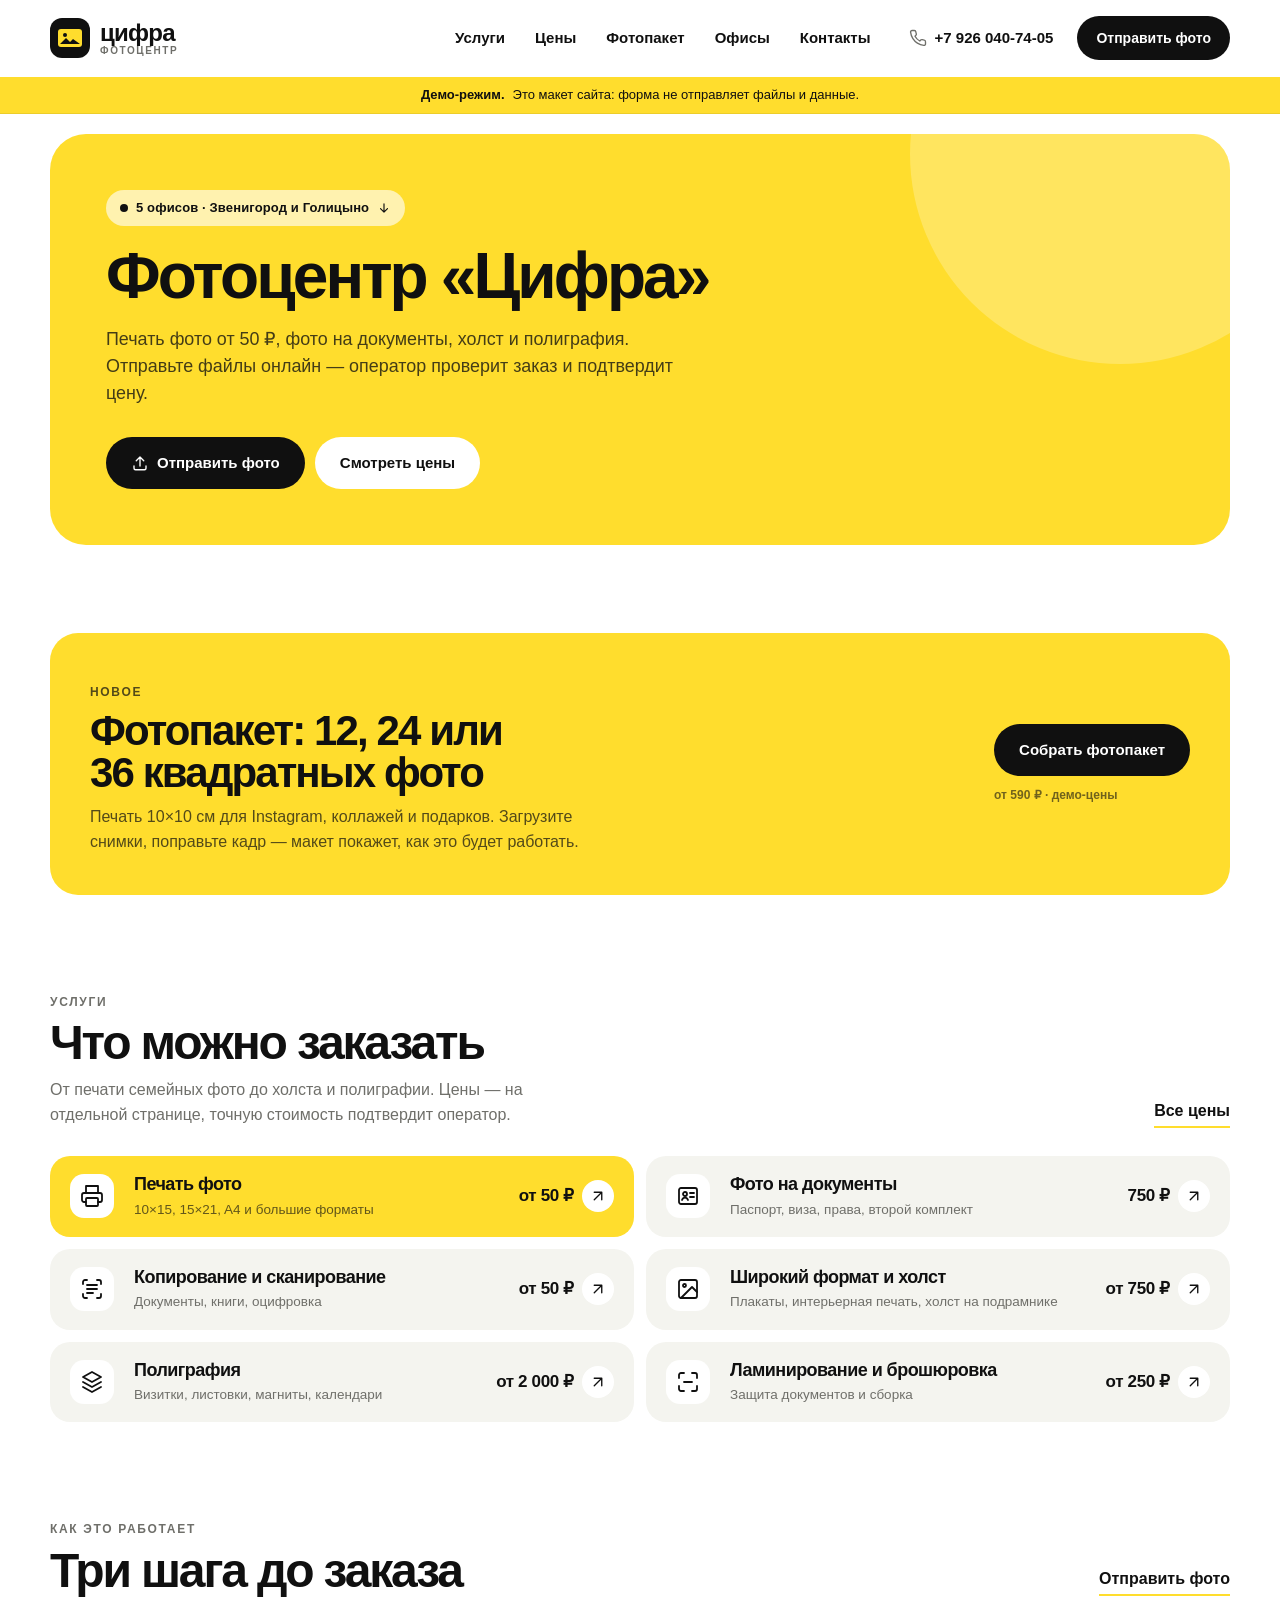
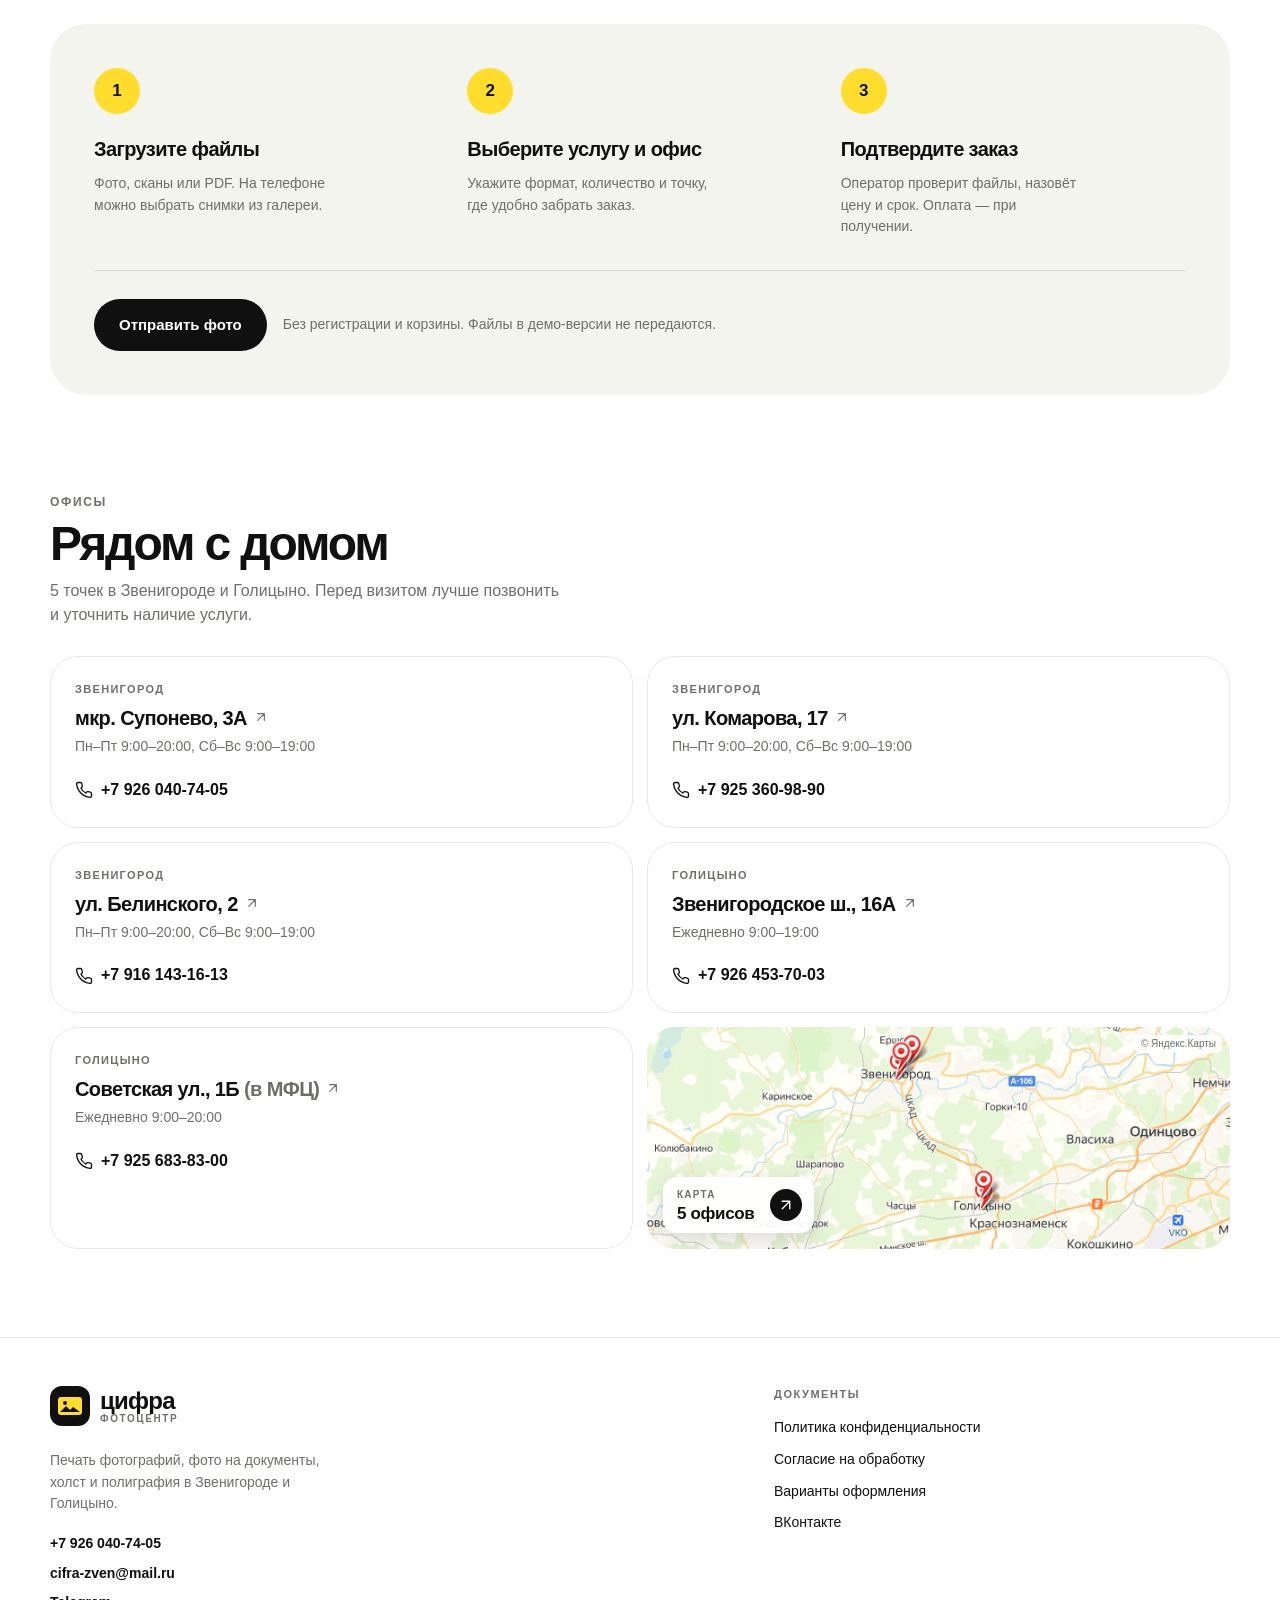
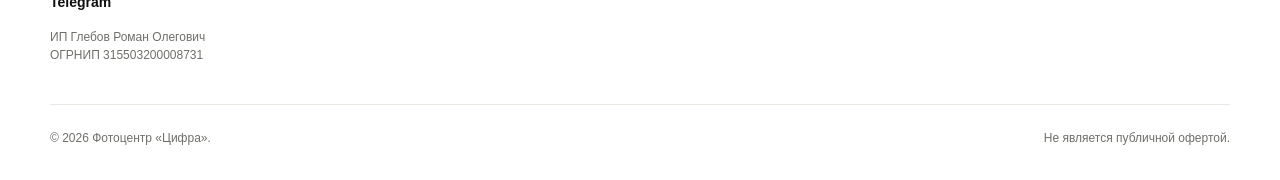
==== commit d099703a: "Фотопакет 10x10: страница, кадрирование и локальное сохранение демо-заказов" ====
--- a/index.html
+++ b/index.html
@@ -9,6 +9,7 @@
 <meta name="theme-color" content="#ffffff">
 <link rel="icon" href="assets/img/favicon.svg" type="image/svg+xml">
 <link rel="stylesheet" href="assets/css/styles.css">
+<link rel="stylesheet" href="assets/css/photo-package.css">
 <meta property="og:type" content="website">
 <meta property="og:locale" content="ru_RU">
 <meta property="og:site_name" content="Фотоцентр «Цифра»">
@@ -79,6 +80,7 @@
     <nav class="nav" id="site-nav" aria-label="Основная навигация">
       <a href="#uslugi">Услуги</a>
       <a href="tseny.html">Цены</a>
+      <a href="foto-paket.html">Фотопакет</a>
       <a href="#salony">Офисы</a>
       <a href="#contacts">Контакты</a>
       <div class="nav__mobile-actions">
@@ -131,6 +133,22 @@
     </div>
   </section>
 
+  <section class="section">
+    <div class="container">
+      <div class="pp-promo">
+        <div>
+          <p class="eyebrow">Новое</p>
+          <h2>Фотопакет: 12, 24 или 36 квадратных фото</h2>
+          <p>Печать 10×10 см для Instagram, коллажей и подарков. Загрузите снимки, поправьте кадр — макет покажет, как это будет работать.</p>
+        </div>
+        <div class="pp-promo__actions">
+          <a class="btn btn--dark" href="foto-paket.html">Собрать фотопакет</a>
+          <span class="pp-promo__hint">от 590 ₽ · демо-цены</span>
+        </div>
+      </div>
+    </div>
+  </section>
+
   <section class="section" id="uslugi">
     <div class="container">
       <div class="section__head">
--- a/assets/css/photo-package.css
+++ b/assets/css/photo-package.css
@@ -0,0 +1,1257 @@
+/* =========================================================
+   Фотопакет 12 / 24 / 36 — квадратная печать 10×10
+   Стили только для страницы foto-paket.html
+   ========================================================= */
+
+/* ---------- Служебное ---------- */
+
+.pp-hp {
+  position: absolute !important;
+  left: -10000px;
+  top: auto;
+  width: 1px;
+  height: 1px;
+  overflow: hidden;
+}
+
+.btn[disabled] {
+  opacity: 0.55;
+  cursor: progress;
+}
+
+/* ---------- Промо на главной и в заявке ---------- */
+
+.pp-promo {
+  display: flex;
+  align-items: center;
+  justify-content: space-between;
+  gap: 28px;
+  padding: clamp(24px, 4vw, 40px);
+  border-radius: var(--radius-lg);
+  background: var(--yellow);
+}
+
+.pp-promo h2 {
+  max-width: 18ch;
+  margin-top: 8px;
+  font-size: clamp(26px, 3.6vw, 42px);
+  font-weight: 800;
+  line-height: 1.02;
+  letter-spacing: -0.045em;
+}
+
+.pp-promo p {
+  max-width: 58ch;
+  margin-top: 10px;
+  color: rgba(16, 16, 16, 0.72);
+}
+
+.pp-promo__actions {
+  display: flex;
+  flex: 0 0 auto;
+  flex-direction: column;
+  align-items: flex-start;
+  gap: 10px;
+}
+
+.pp-promo__hint {
+  font-size: 12px;
+  font-weight: 700;
+  color: rgba(16, 16, 16, 0.6);
+}
+
+.pp-callout {
+  display: flex;
+  align-items: center;
+  gap: 14px;
+  margin-bottom: 18px;
+  padding: 15px 17px;
+  border: 1px solid #efdf9e;
+  border-radius: 18px;
+  background: var(--yellow-soft);
+  transition: border-color 0.18s ease, transform 0.18s ease;
+}
+
+.pp-callout:hover {
+  border-color: var(--ink);
+  transform: translateY(-1px);
+}
+
+.pp-callout__icon {
+  display: grid;
+  place-items: center;
+  width: 42px;
+  height: 42px;
+  flex: 0 0 auto;
+  border-radius: 13px;
+  background: var(--yellow);
+  color: var(--ink);
+}
+
+.pp-callout__text {
+  display: flex;
+  min-width: 0;
+  flex-direction: column;
+  gap: 2px;
+}
+
+.pp-callout__text strong {
+  font-size: 15px;
+  font-weight: 800;
+  letter-spacing: -0.02em;
+}
+
+.pp-callout__text span {
+  font-size: 13px;
+  line-height: 1.4;
+  color: rgba(16, 16, 16, 0.64);
+}
+
+.pp-callout .btn {
+  margin-left: auto;
+  flex: 0 0 auto;
+}
+
+/* ---------- Каркас страницы ---------- */
+
+.pp-top-note {
+  margin-bottom: 18px;
+}
+
+.pp-layout {
+  display: grid;
+  grid-template-columns: minmax(0, 1fr) 360px;
+  align-items: start;
+  gap: 24px;
+  padding-bottom: clamp(40px, 6vw, 72px);
+}
+
+.pp-layout,
+.pp-step,
+.pp-success,
+#pp-form {
+  scroll-margin-top: 96px;
+}
+
+.pp-main {
+  display: flex;
+  min-width: 0;
+  flex-direction: column;
+  gap: 18px;
+}
+
+.pp-step {
+  min-width: 0;
+  padding: clamp(20px, 3vw, 34px);
+  border: 1px solid var(--line);
+  border-radius: var(--radius-lg);
+  background: var(--white);
+}
+
+.pp-step__head {
+  display: flex;
+  align-items: flex-start;
+  gap: 14px;
+  margin-bottom: 20px;
+}
+
+.pp-step__num {
+  display: grid;
+  place-items: center;
+  width: 38px;
+  height: 38px;
+  flex: 0 0 auto;
+  border-radius: 50%;
+  background: var(--yellow);
+  font-size: 16px;
+  font-weight: 800;
+}
+
+.pp-step__head h2 {
+  font-size: clamp(22px, 2.6vw, 28px);
+  font-weight: 800;
+  line-height: 1.08;
+  letter-spacing: -0.04em;
+}
+
+.pp-step__head p {
+  max-width: 60ch;
+  margin-top: 6px;
+  font-size: 14px;
+  line-height: 1.45;
+  color: var(--muted);
+}
+
+.pp-step__meta {
+  flex: 0 0 auto;
+  margin-left: auto;
+  padding: 6px 10px;
+  border-radius: 999px;
+  background: var(--surface);
+  font-size: 12px;
+  font-weight: 700;
+  white-space: nowrap;
+}
+
+.pp-note {
+  margin-top: 12px;
+  font-size: 12px;
+  line-height: 1.45;
+  color: var(--muted);
+}
+
+.pp-top-note code,
+.form-submit__note code {
+  padding: 1px 4px;
+  border-radius: 4px;
+  background: rgba(16, 16, 16, 0.06);
+  color: var(--ink);
+  font-family: ui-monospace, SFMono-Regular, Consolas, "Liberation Mono", monospace;
+  font-size: 0.95em;
+}
+
+/* ---------- Пакеты ---------- */
+
+.pp-packages {
+  display: grid;
+  grid-template-columns: repeat(3, minmax(0, 1fr));
+  gap: 10px;
+}
+
+.pp-package {
+  position: relative;
+  display: block;
+  min-width: 0;
+  cursor: pointer;
+}
+
+.pp-package input {
+  position: absolute;
+  width: 1px;
+  height: 1px;
+  opacity: 0;
+  pointer-events: none;
+}
+
+.pp-package__body {
+  display: flex;
+  min-height: 170px;
+  flex-direction: column;
+  padding: 18px;
+  border: 2px solid var(--line);
+  border-radius: 20px;
+  background: var(--surface-soft);
+  transition: border-color 0.18s ease, background 0.18s ease, transform 0.18s ease;
+}
+
+.pp-package:hover .pp-package__body {
+  border-color: var(--ink);
+  transform: translateY(-1px);
+}
+
+.pp-package input:focus-visible + .pp-package__body {
+  outline: 3px solid var(--blue);
+  outline-offset: 3px;
+}
+
+.pp-package input:checked + .pp-package__body {
+  border-color: var(--ink);
+  background: var(--ink);
+  color: var(--white);
+}
+
+.pp-package__top {
+  display: flex;
+  align-items: baseline;
+  gap: 7px;
+}
+
+.pp-package__count {
+  font-size: 34px;
+  font-weight: 800;
+  line-height: 1;
+  letter-spacing: -0.055em;
+}
+
+.pp-package__unit {
+  font-size: 12px;
+  font-weight: 700;
+  color: var(--muted);
+}
+
+.pp-package__price {
+  margin-top: auto;
+  padding-top: 22px;
+  font-size: 21px;
+  font-weight: 800;
+  letter-spacing: -0.03em;
+}
+
+.pp-package__per {
+  margin-top: 2px;
+  font-size: 12px;
+  color: var(--muted);
+}
+
+.pp-package__badge {
+  align-self: flex-start;
+  margin-top: 8px;
+  padding: 4px 8px;
+  border-radius: 999px;
+  background: var(--yellow);
+  color: var(--ink);
+  font-size: 10px;
+  font-weight: 800;
+  letter-spacing: 0.04em;
+  text-transform: uppercase;
+}
+
+.pp-package input:checked + .pp-package__body .pp-package__unit,
+.pp-package input:checked + .pp-package__body .pp-package__per {
+  color: rgba(255, 255, 255, 0.62);
+}
+
+/* ---------- Загрузка и сетка ---------- */
+
+.pp-dropzone {
+  display: flex;
+  width: 100%;
+  min-height: 168px;
+  flex-direction: column;
+  align-items: center;
+  justify-content: center;
+  padding: 24px;
+  border: 2px dashed var(--line-strong);
+  border-radius: var(--radius-md);
+  background: var(--surface-soft);
+  text-align: center;
+  cursor: pointer;
+  transition: border-color 0.18s ease, background 0.18s ease;
+}
+
+.pp-dropzone:hover,
+.pp-dropzone.is-dragover {
+  border-color: var(--ink);
+  background: #fffdf0;
+}
+
+.pp-dropzone.is-busy {
+  opacity: 0.65;
+  pointer-events: none;
+}
+
+.pp-dropzone__icon {
+  display: grid;
+  place-items: center;
+  width: 52px;
+  height: 52px;
+  margin-bottom: 12px;
+  border-radius: 15px;
+  background: var(--yellow);
+  color: var(--ink);
+}
+
+.pp-dropzone strong {
+  display: block;
+  font-size: 18px;
+  font-weight: 800;
+  letter-spacing: -0.02em;
+}
+
+.pp-dropzone__hint {
+  display: block;
+  max-width: 46ch;
+  margin-top: 5px;
+  font-size: 13px;
+  line-height: 1.4;
+  color: var(--muted);
+}
+
+.pp-grid {
+  display: grid;
+  grid-template-columns: repeat(4, minmax(0, 1fr));
+  gap: 10px;
+  margin-top: 18px;
+}
+
+.pp-tile,
+.pp-slot {
+  position: relative;
+  aspect-ratio: 1;
+  overflow: hidden;
+  border-radius: 14px;
+}
+
+.pp-tile {
+  background: var(--surface);
+}
+
+.pp-tile__open {
+  position: absolute;
+  inset: 0;
+  display: block;
+  width: 100%;
+  height: 100%;
+  padding: 0;
+  border: 0;
+  background: var(--surface);
+  cursor: pointer;
+}
+
+.pp-tile__open:focus-visible {
+  outline: 3px solid var(--blue);
+  outline-offset: -3px;
+  border-radius: 14px;
+}
+
+.pp-tile__open img {
+  width: 100%;
+  height: 100%;
+  object-fit: cover;
+}
+
+.pp-tile__open::after {
+  content: "";
+  position: absolute;
+  inset: 0;
+  background: linear-gradient(to top, rgba(16, 16, 16, 0.48), transparent 46%);
+  opacity: 0;
+  transition: opacity 0.18s ease;
+}
+
+.pp-tile:hover .pp-tile__open::after {
+  opacity: 1;
+}
+
+.pp-tile__edit {
+  position: absolute;
+  bottom: 9px;
+  left: 9px;
+  z-index: 2;
+  display: inline-flex;
+  align-items: center;
+  gap: 4px;
+  padding: 5px 8px;
+  border-radius: 999px;
+  background: rgba(16, 16, 16, 0.74);
+  color: var(--white);
+  font-size: 10px;
+  font-weight: 700;
+  opacity: 0;
+  pointer-events: none;
+  transition: opacity 0.18s ease;
+}
+
+.pp-tile:hover .pp-tile__edit,
+.pp-tile:focus-within .pp-tile__edit {
+  opacity: 1;
+}
+
+.pp-tile__num {
+  position: absolute;
+  top: 8px;
+  left: 8px;
+  z-index: 2;
+  display: grid;
+  place-items: center;
+  min-width: 24px;
+  height: 24px;
+  padding: 0 6px;
+  border-radius: 999px;
+  background: rgba(255, 255, 255, 0.92);
+  color: var(--ink);
+  font-size: 11px;
+  font-weight: 800;
+  pointer-events: none;
+}
+
+.pp-tile__remove {
+  position: absolute;
+  top: 8px;
+  right: 8px;
+  z-index: 3;
+  display: grid;
+  place-items: center;
+  width: 27px;
+  height: 27px;
+  padding: 0;
+  border: 0;
+  border-radius: 50%;
+  background: rgba(16, 16, 16, 0.74);
+  color: var(--white);
+  font-size: 17px;
+  line-height: 1;
+  opacity: 0;
+  transition: opacity 0.18s ease, background 0.18s ease;
+}
+
+.pp-tile__remove:hover {
+  background: #a33a2b;
+}
+
+.pp-tile:hover .pp-tile__remove,
+.pp-tile:focus-within .pp-tile__remove {
+  opacity: 1;
+}
+
+.pp-tile__warn {
+  position: absolute;
+  right: 8px;
+  bottom: 8px;
+  z-index: 2;
+  display: grid;
+  place-items: center;
+  width: 22px;
+  height: 22px;
+  border-radius: 50%;
+  background: var(--yellow);
+  color: var(--ink);
+  font-size: 12px;
+  font-weight: 800;
+  pointer-events: none;
+}
+
+.pp-tile__spinner {
+  width: 26px;
+  height: 26px;
+  border: 3px solid rgba(16, 16, 16, 0.15);
+  border-top-color: var(--ink);
+  border-radius: 50%;
+  animation: pp-spin 0.8s linear infinite;
+}
+
+@keyframes pp-spin {
+  to {
+    transform: rotate(360deg);
+  }
+}
+
+.pp-slot {
+  display: flex;
+  flex-direction: column;
+  align-items: center;
+  justify-content: center;
+  gap: 3px;
+  padding: 0;
+  border: 2px dashed var(--line-strong);
+  background: var(--surface-soft);
+  color: var(--muted);
+  font: inherit;
+  cursor: pointer;
+  transition: border-color 0.18s ease, background 0.18s ease, color 0.18s ease;
+}
+
+.pp-slot:hover {
+  border-color: var(--ink);
+  background: #fffdf0;
+  color: var(--ink);
+}
+
+.pp-slot__plus {
+  font-size: 24px;
+  font-weight: 300;
+  line-height: 1;
+}
+
+.pp-slot__num {
+  font-size: 10px;
+  font-weight: 700;
+}
+
+.pp-grid-actions {
+  display: flex;
+  flex-wrap: wrap;
+  align-items: center;
+  justify-content: space-between;
+  gap: 10px;
+  margin-top: 14px;
+}
+
+.pp-grid-hint {
+  max-width: 52ch;
+  font-size: 12px;
+  line-height: 1.4;
+  color: var(--muted);
+}
+
+/* ---------- Итог ---------- */
+
+.pp-aside {
+  position: sticky;
+  top: 96px;
+  display: flex;
+  flex-direction: column;
+  gap: 14px;
+  max-height: calc(100vh - 116px);
+  max-height: calc(100dvh - 116px);
+  overflow-y: auto;
+  overscroll-behavior: contain;
+  padding-right: 4px;
+  scrollbar-width: thin;
+}
+
+.pp-summary {
+  padding: 24px;
+  border-radius: var(--radius-lg);
+  background: var(--ink);
+  color: var(--white);
+}
+
+.pp-summary .eyebrow {
+  color: rgba(255, 255, 255, 0.52);
+}
+
+.pp-summary h2 {
+  margin-top: 6px;
+  font-size: 27px;
+  font-weight: 800;
+  letter-spacing: -0.04em;
+}
+
+.pp-summary__thumbs {
+  display: grid;
+  grid-template-columns: repeat(3, minmax(0, 1fr));
+  gap: 6px;
+  margin: 16px 0 18px;
+}
+
+.pp-summary__thumb {
+  aspect-ratio: 1;
+  overflow: hidden;
+  border-radius: 8px;
+  background: rgba(255, 255, 255, 0.1);
+}
+
+.pp-summary__thumb img {
+  width: 100%;
+  height: 100%;
+  object-fit: cover;
+}
+
+.pp-summary__thumb--empty {
+  border: 1px dashed rgba(255, 255, 255, 0.18);
+}
+
+.pp-summary__rows {
+  display: grid;
+  gap: 9px;
+  padding: 14px 0;
+  border-top: 1px solid rgba(255, 255, 255, 0.14);
+  border-bottom: 1px solid rgba(255, 255, 255, 0.14);
+}
+
+.pp-summary__row {
+  display: flex;
+  align-items: baseline;
+  justify-content: space-between;
+  gap: 14px;
+  font-size: 13px;
+}
+
+.pp-summary__row span {
+  color: rgba(255, 255, 255, 0.58);
+}
+
+.pp-summary__row strong {
+  font-weight: 600;
+  text-align: right;
+}
+
+.pp-summary__total {
+  display: flex;
+  align-items: flex-end;
+  justify-content: space-between;
+  gap: 12px;
+  margin-top: 16px;
+}
+
+.pp-summary__price {
+  color: var(--yellow);
+  font-size: 34px;
+  font-weight: 800;
+  line-height: 1;
+  letter-spacing: -0.055em;
+}
+
+.pp-summary__per {
+  max-width: 12ch;
+  font-size: 11px;
+  line-height: 1.3;
+  text-align: right;
+  color: rgba(255, 255, 255, 0.5);
+}
+
+.pp-summary__progress {
+  height: 6px;
+  margin-top: 14px;
+  overflow: hidden;
+  border-radius: 999px;
+  background: rgba(255, 255, 255, 0.15);
+}
+
+.pp-summary__progress span {
+  display: block;
+  width: 0;
+  height: 100%;
+  border-radius: inherit;
+  background: var(--yellow);
+  transition: width 0.25s ease;
+}
+
+.pp-summary__progress-label {
+  margin-top: 8px;
+  font-size: 12px;
+  line-height: 1.35;
+  color: rgba(255, 255, 255, 0.58);
+}
+
+.pp-summary__cta {
+  width: 100%;
+  margin-top: 16px;
+}
+
+.pp-summary__note {
+  margin-top: 10px;
+  font-size: 11px;
+  line-height: 1.35;
+  text-align: center;
+  color: rgba(255, 255, 255, 0.48);
+}
+
+/* ---------- Форма ---------- */
+
+.pp-form-note {
+  margin-top: 14px;
+  padding: 12px 14px;
+  border-radius: 12px;
+  background: var(--surface);
+  color: var(--muted);
+  font-size: 12px;
+  line-height: 1.45;
+}
+
+.pp-form-note strong {
+  color: var(--ink);
+}
+
+.pp-submit-status {
+  margin-top: 8px;
+  font-size: 12px;
+  color: var(--muted);
+}
+
+/* ---------- Успех ---------- */
+
+.pp-success {
+  margin-top: clamp(20px, 4vw, 36px);
+  margin-bottom: clamp(40px, 6vw, 72px);
+}
+
+.pp-success__strip {
+  display: grid;
+  grid-template-columns: repeat(6, minmax(0, 1fr));
+  gap: 6px;
+  max-width: 560px;
+  margin: 20px auto 0;
+}
+
+.pp-success__strip img {
+  width: 100%;
+  aspect-ratio: 1;
+  object-fit: cover;
+  border-radius: 8px;
+  background: var(--surface);
+}
+
+.pp-success__actions {
+  display: flex;
+  flex-wrap: wrap;
+  justify-content: center;
+  gap: 10px;
+  margin-top: 24px;
+}
+
+/* ---------- Редактор кадра ---------- */
+
+body.pp-modal-open {
+  overflow: hidden;
+}
+
+.pp-modal {
+  position: fixed;
+  inset: 0;
+  z-index: 120;
+  display: grid;
+  place-items: center;
+  padding: 20px;
+}
+
+.pp-modal__backdrop {
+  position: absolute;
+  inset: 0;
+  background: rgba(16, 16, 16, 0.8);
+  backdrop-filter: blur(8px);
+  -webkit-backdrop-filter: blur(8px);
+}
+
+.pp-dialog {
+  position: relative;
+  width: min(100%, 760px);
+  max-height: calc(100vh - 40px);
+  max-height: calc(100dvh - 40px);
+  overflow: auto;
+  padding: clamp(18px, 3vw, 28px);
+  border-radius: 28px;
+  background: #111;
+  color: var(--white);
+  box-shadow: 0 30px 90px rgba(0, 0, 0, 0.45);
+}
+
+.pp-dialog__head {
+  display: flex;
+  align-items: flex-start;
+  justify-content: space-between;
+  gap: 16px;
+}
+
+.pp-dialog__head .eyebrow {
+  color: rgba(255, 255, 255, 0.5);
+}
+
+.pp-dialog__head h2 {
+  margin-top: 5px;
+  font-size: clamp(22px, 2.8vw, 30px);
+  font-weight: 800;
+  line-height: 1.05;
+  letter-spacing: -0.04em;
+}
+
+.pp-icon-btn {
+  display: grid;
+  place-items: center;
+  width: 44px;
+  height: 44px;
+  flex: 0 0 auto;
+  padding: 0;
+  border: 0;
+  border-radius: 50%;
+  background: rgba(255, 255, 255, 0.1);
+  color: var(--white);
+  font-size: 25px;
+  line-height: 1;
+}
+
+.pp-icon-btn:hover {
+  background: rgba(255, 255, 255, 0.18);
+}
+
+.pp-editor__stage {
+  display: grid;
+  place-items: center;
+  padding: 18px 0 8px;
+}
+
+.pp-crop {
+  position: relative;
+  width: min(100%, 520px);
+  width: min(100%, 520px, max(240px, calc(100vh - 340px)));
+  width: min(100%, 520px, max(240px, calc(100dvh - 340px)));
+  aspect-ratio: 1;
+  overflow: hidden;
+  border-radius: 10px;
+  background: #000;
+  box-shadow: inset 0 0 0 2px rgba(255, 255, 255, 0.82);
+  cursor: grab;
+  outline: none;
+  touch-action: none;
+  user-select: none;
+  -webkit-user-select: none;
+}
+
+.pp-crop:focus-visible {
+  outline: 3px solid var(--yellow);
+  outline-offset: 4px;
+}
+
+.pp-crop.is-dragging {
+  cursor: grabbing;
+}
+
+.pp-crop__canvas {
+  position: absolute;
+  top: 0;
+  left: 0;
+  max-width: none;
+  pointer-events: none;
+  will-change: left, top, width, height;
+}
+
+.pp-crop__grid {
+  position: absolute;
+  inset: 0;
+  z-index: 2;
+  pointer-events: none;
+  background-image:
+    linear-gradient(to right, rgba(255, 255, 255, 0.32) 1px, transparent 1px),
+    linear-gradient(to bottom, rgba(255, 255, 255, 0.32) 1px, transparent 1px);
+  background-size: 33.333% 33.333%;
+}
+
+.pp-crop__loading {
+  position: absolute;
+  inset: 0;
+  z-index: 4;
+  display: grid;
+  place-items: center;
+  background: #111;
+  color: rgba(255, 255, 255, 0.66);
+  font-size: 14px;
+}
+
+.pp-editor__controls {
+  display: flex;
+  flex-wrap: wrap;
+  align-items: center;
+  gap: 10px;
+  margin-top: 14px;
+}
+
+.pp-control-btn {
+  min-height: 42px;
+  padding: 0 15px;
+  border: 1px solid rgba(255, 255, 255, 0.2);
+  border-radius: 999px;
+  background: transparent;
+  color: var(--white);
+  font-size: 13px;
+  font-weight: 600;
+}
+
+.pp-control-btn:hover {
+  border-color: rgba(255, 255, 255, 0.6);
+}
+
+.pp-control-btn[aria-pressed="false"] {
+  color: rgba(255, 255, 255, 0.45);
+}
+
+.pp-zoom {
+  display: flex;
+  flex: 1 1 230px;
+  align-items: center;
+  gap: 8px;
+  min-height: 42px;
+  padding: 5px 9px;
+  border: 1px solid rgba(255, 255, 255, 0.2);
+  border-radius: 999px;
+}
+
+.pp-zoom input[type="range"] {
+  width: 100%;
+  min-width: 60px;
+  accent-color: var(--yellow);
+}
+
+.pp-zoom__btn {
+  display: grid;
+  place-items: center;
+  width: 30px;
+  height: 30px;
+  flex: 0 0 auto;
+  padding: 0;
+  border: 0;
+  border-radius: 50%;
+  background: rgba(255, 255, 255, 0.12);
+  color: var(--white);
+  font-size: 18px;
+  line-height: 1;
+}
+
+.pp-zoom__btn:hover {
+  background: rgba(255, 255, 255, 0.22);
+}
+
+.pp-zoom__value {
+  min-width: 42px;
+  color: rgba(255, 255, 255, 0.58);
+  font-size: 11px;
+  font-variant-numeric: tabular-nums;
+  text-align: right;
+}
+
+.pp-editor__foot {
+  display: flex;
+  align-items: center;
+  justify-content: space-between;
+  gap: 18px;
+  margin-top: 18px;
+  padding-top: 18px;
+  border-top: 1px solid rgba(255, 255, 255, 0.12);
+}
+
+.pp-editor__hint {
+  max-width: 42ch;
+  font-size: 12px;
+  line-height: 1.45;
+  color: rgba(255, 255, 255, 0.55);
+}
+
+.pp-editor__actions {
+  display: flex;
+  flex: 0 0 auto;
+  gap: 8px;
+}
+
+.pp-dialog .btn--outline {
+  border-color: rgba(255, 255, 255, 0.24);
+  color: var(--white);
+}
+
+.pp-dialog .btn--outline:hover {
+  border-color: var(--white);
+}
+
+.pp-dialog .btn[disabled] {
+  opacity: 0.5;
+  cursor: default;
+}
+
+/* ---------- Адаптив ---------- */
+
+@media (max-width: 1100px) {
+  .pp-layout {
+    grid-template-columns: minmax(0, 1fr) 320px;
+  }
+}
+
+@media (max-width: 900px) {
+  .pp-layout {
+    display: flex;
+    flex-direction: column;
+    gap: 18px;
+  }
+
+  .pp-main {
+    order: 1;
+  }
+
+  .pp-aside {
+    position: static;
+    order: 2;
+    max-height: none;
+    overflow: visible;
+    padding-right: 0;
+  }
+
+  .pp-aside .help-card {
+    display: none;
+  }
+
+  .pp-summary {
+    display: grid;
+    grid-template-columns: minmax(0, 1fr) 220px;
+    column-gap: 24px;
+    align-items: start;
+  }
+
+  .pp-summary .eyebrow,
+  .pp-summary h2 {
+    grid-column: 1;
+  }
+
+  .pp-summary__thumbs {
+    grid-column: 2;
+    grid-row: 1 / 4;
+    margin: 0;
+  }
+
+  .pp-summary__rows,
+  .pp-summary__total,
+  .pp-summary__progress,
+  .pp-summary__cta,
+  .pp-summary__note {
+    grid-column: 1 / -1;
+  }
+}
+
+@media (max-width: 760px) {
+  .pp-promo {
+    align-items: flex-start;
+    flex-direction: column;
+  }
+
+  .pp-promo__actions {
+    width: 100%;
+  }
+
+  .pp-promo__actions .btn {
+    width: 100%;
+  }
+
+  .pp-summary {
+    display: block;
+  }
+
+  .pp-summary__thumbs {
+    grid-template-columns: repeat(6, minmax(0, 1fr));
+    margin: 14px 0 16px;
+  }
+}
+
+@media (max-width: 640px) {
+  .pp-callout {
+    align-items: flex-start;
+    flex-wrap: wrap;
+  }
+
+  .pp-success__strip {
+    grid-template-columns: repeat(4, minmax(0, 1fr));
+  }
+
+  .pp-callout .btn {
+    width: 100%;
+    margin-left: 0;
+  }
+
+  .pp-step {
+    border-radius: 24px;
+  }
+
+  .pp-step__head {
+    gap: 10px;
+  }
+
+  .pp-step__num {
+    width: 34px;
+    height: 34px;
+    font-size: 14px;
+  }
+
+  .pp-step__meta {
+    display: none;
+  }
+
+  .pp-packages {
+    grid-template-columns: 1fr;
+  }
+
+  .pp-package__body {
+    display: grid;
+    grid-template-columns: minmax(0, 1fr) auto;
+    align-items: center;
+    min-height: 0;
+    gap: 2px 14px;
+    padding: 14px 16px;
+  }
+
+  .pp-package__top {
+    grid-column: 1;
+    grid-row: 1;
+  }
+
+  .pp-package__count {
+    font-size: 28px;
+  }
+
+  .pp-package__price {
+    grid-column: 2;
+    grid-row: 1;
+    margin: 0;
+    padding: 0;
+    font-size: 19px;
+    text-align: right;
+  }
+
+  .pp-package__per {
+    grid-column: 2;
+    grid-row: 2;
+    text-align: right;
+  }
+
+  .pp-package__badge {
+    grid-column: 1;
+    grid-row: 2;
+    margin-top: 2px;
+    justify-self: start;
+  }
+
+  .pp-grid {
+    grid-template-columns: repeat(3, minmax(0, 1fr));
+    gap: 8px;
+  }
+
+  .pp-dialog {
+    width: 100%;
+    max-height: calc(100vh - 20px);
+    max-height: calc(100dvh - 20px);
+    padding: 16px;
+    border-radius: 20px;
+  }
+
+  .pp-modal {
+    padding: 10px;
+  }
+
+  .pp-editor__stage {
+    padding: 12px 0 6px;
+  }
+
+  .pp-editor__controls {
+    gap: 8px;
+  }
+
+  .pp-control-btn {
+    min-height: 38px;
+    padding: 0 12px;
+    font-size: 12px;
+  }
+
+  .pp-zoom {
+    flex-basis: 100%;
+  }
+
+  .pp-editor__foot {
+    align-items: stretch;
+    flex-direction: column;
+    gap: 12px;
+  }
+
+  .pp-editor__actions .btn {
+    flex: 1;
+  }
+
+  .pp-success__actions .btn {
+    flex: 1 1 100%;
+  }
+}
+
+@media (max-width: 380px) {
+  .pp-grid {
+    gap: 6px;
+  }
+
+  .pp-tile__num {
+    min-width: 21px;
+    height: 21px;
+    font-size: 10px;
+  }
+
+  .pp-tile__remove {
+    width: 24px;
+    height: 24px;
+    font-size: 15px;
+  }
+}
+
+@media (hover: none) {
+  .pp-tile__edit,
+  .pp-tile__remove {
+    opacity: 1;
+  }
+}
+
+@media (prefers-reduced-motion: reduce) {
+  .pp-tile__spinner {
+    animation-duration: 2s;
+  }
+}
